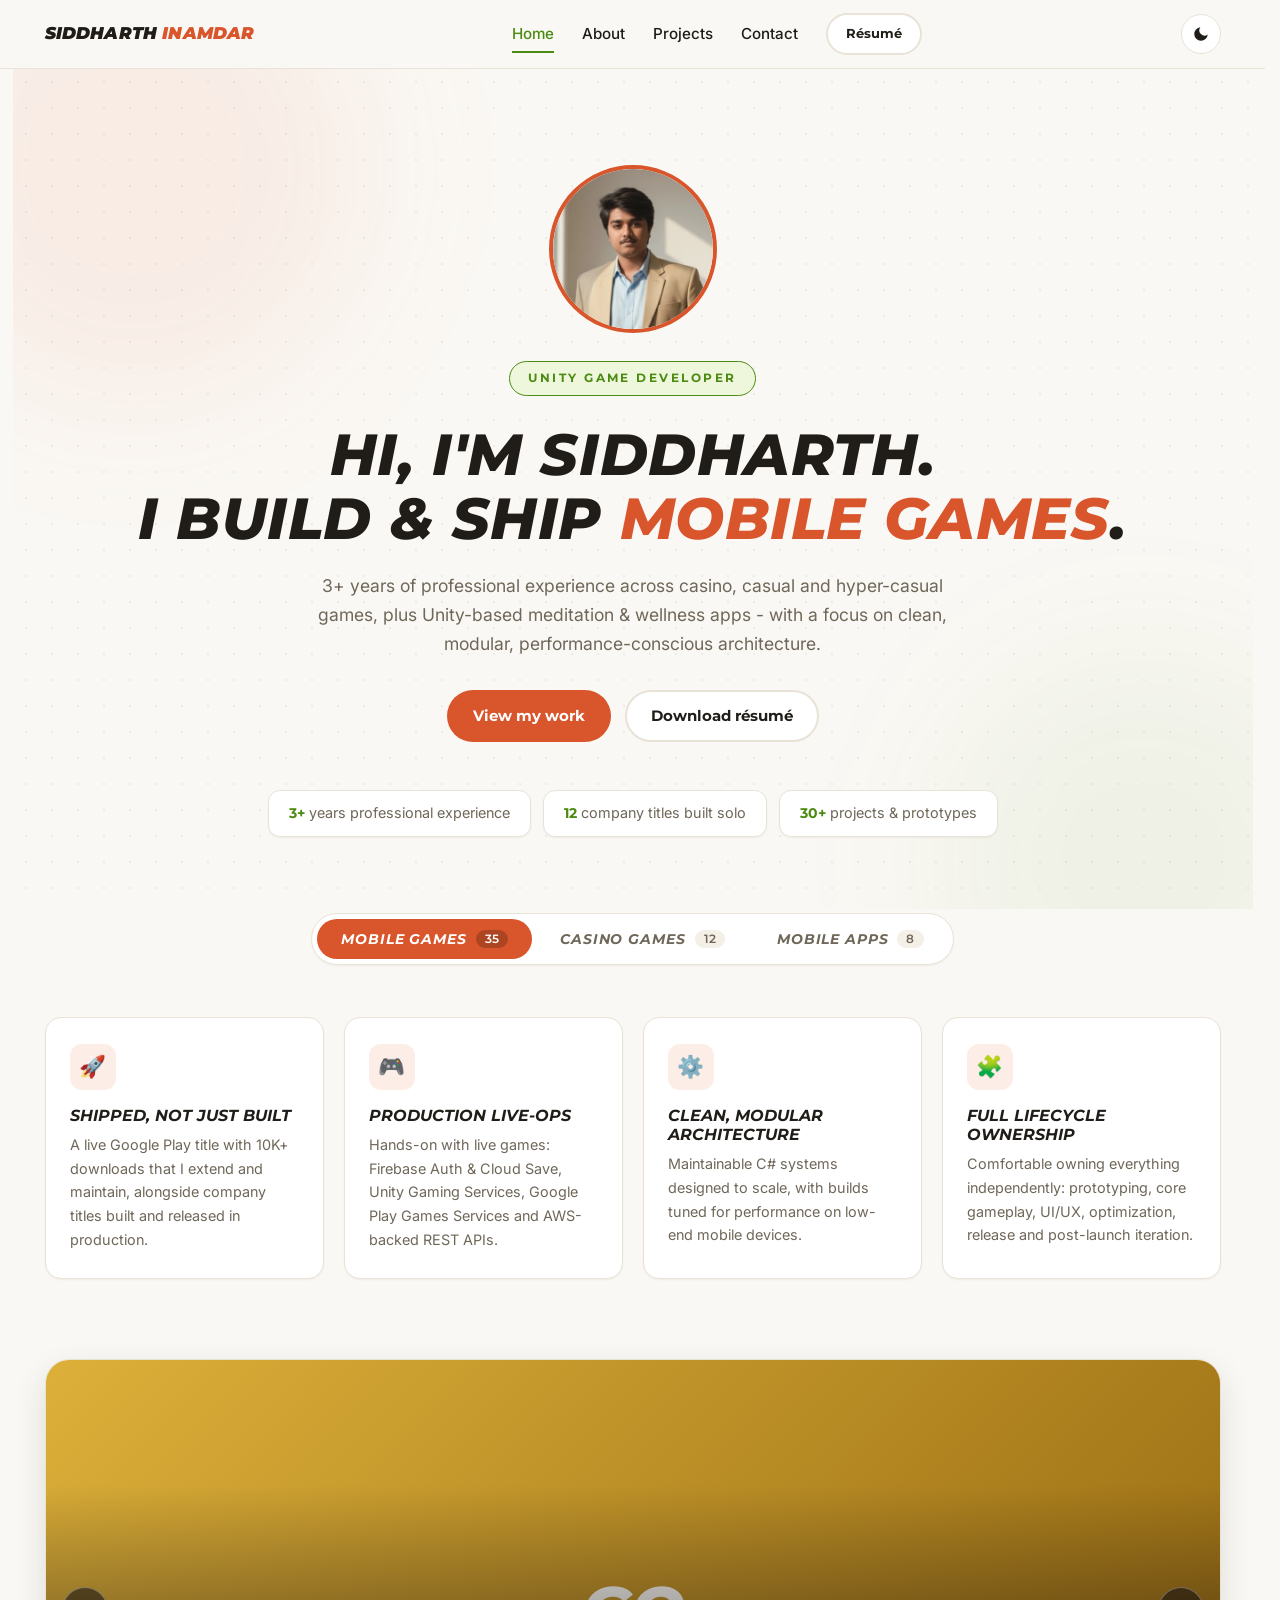
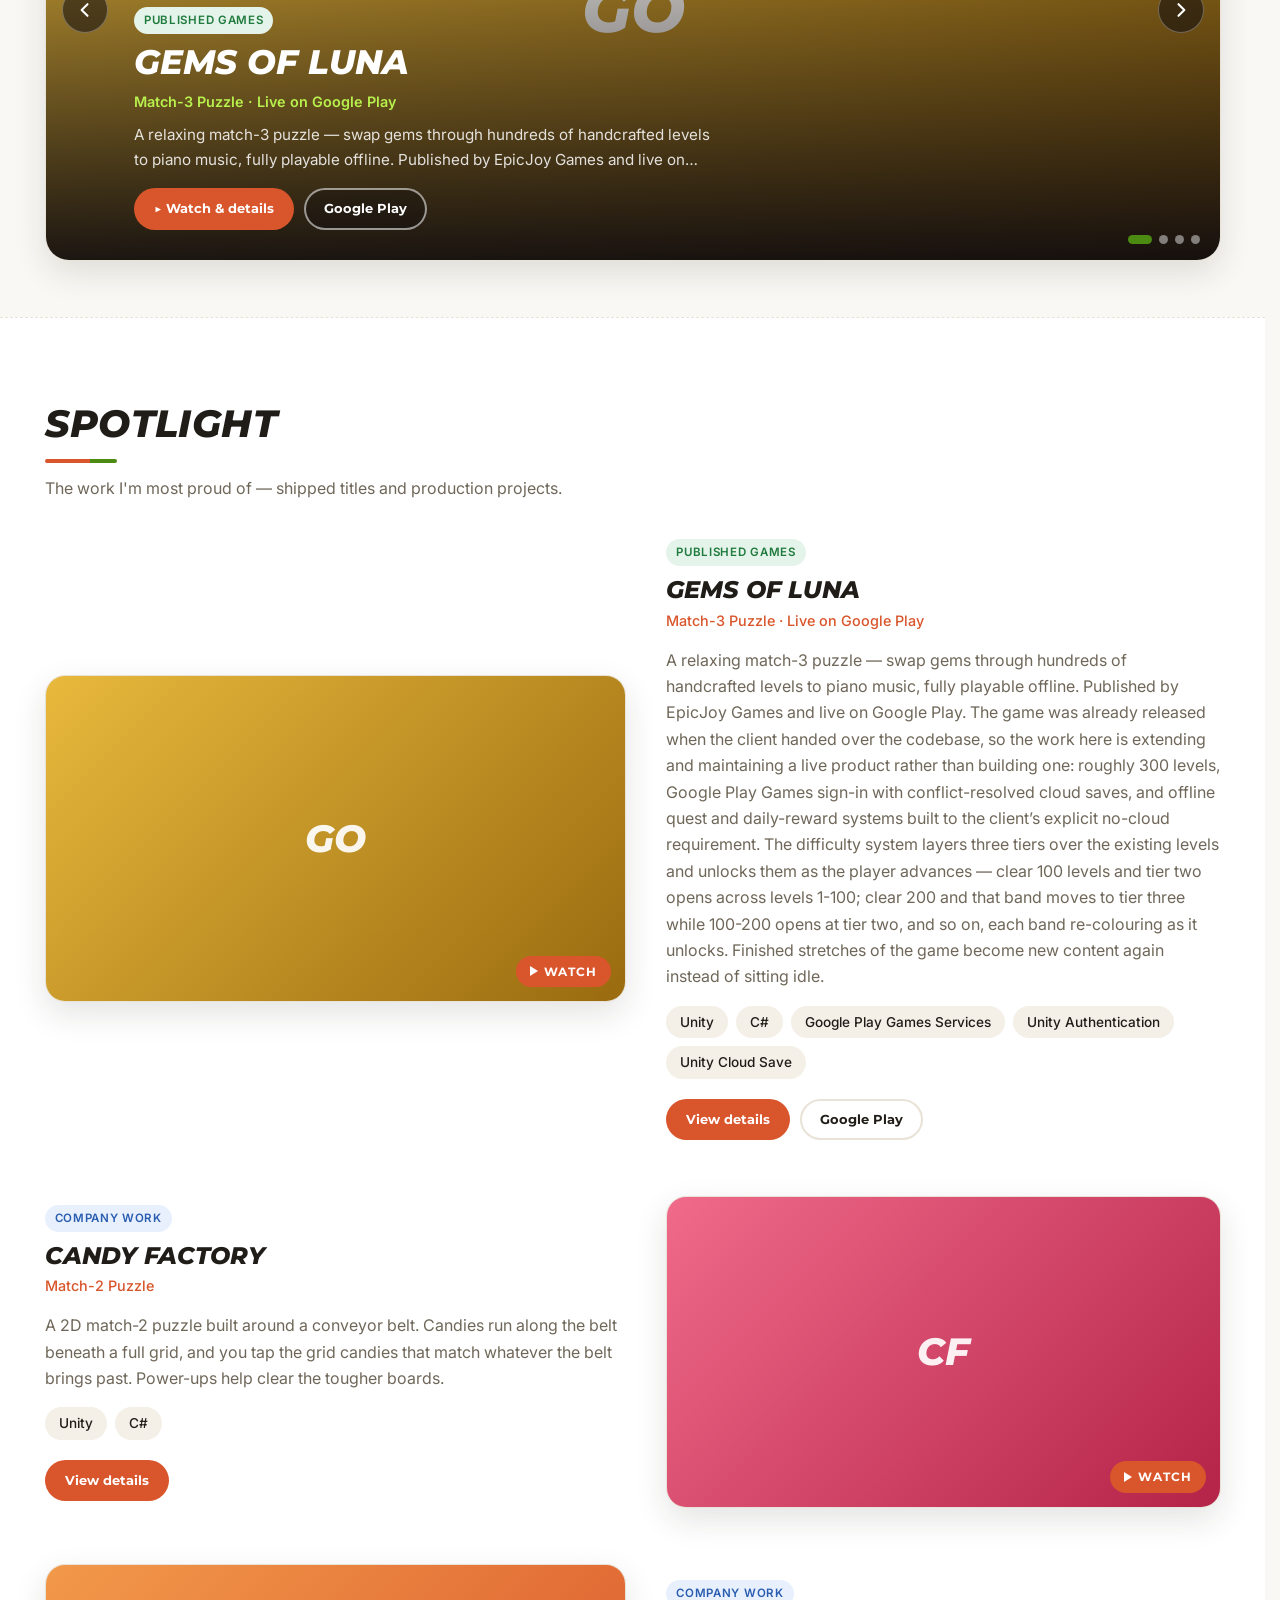
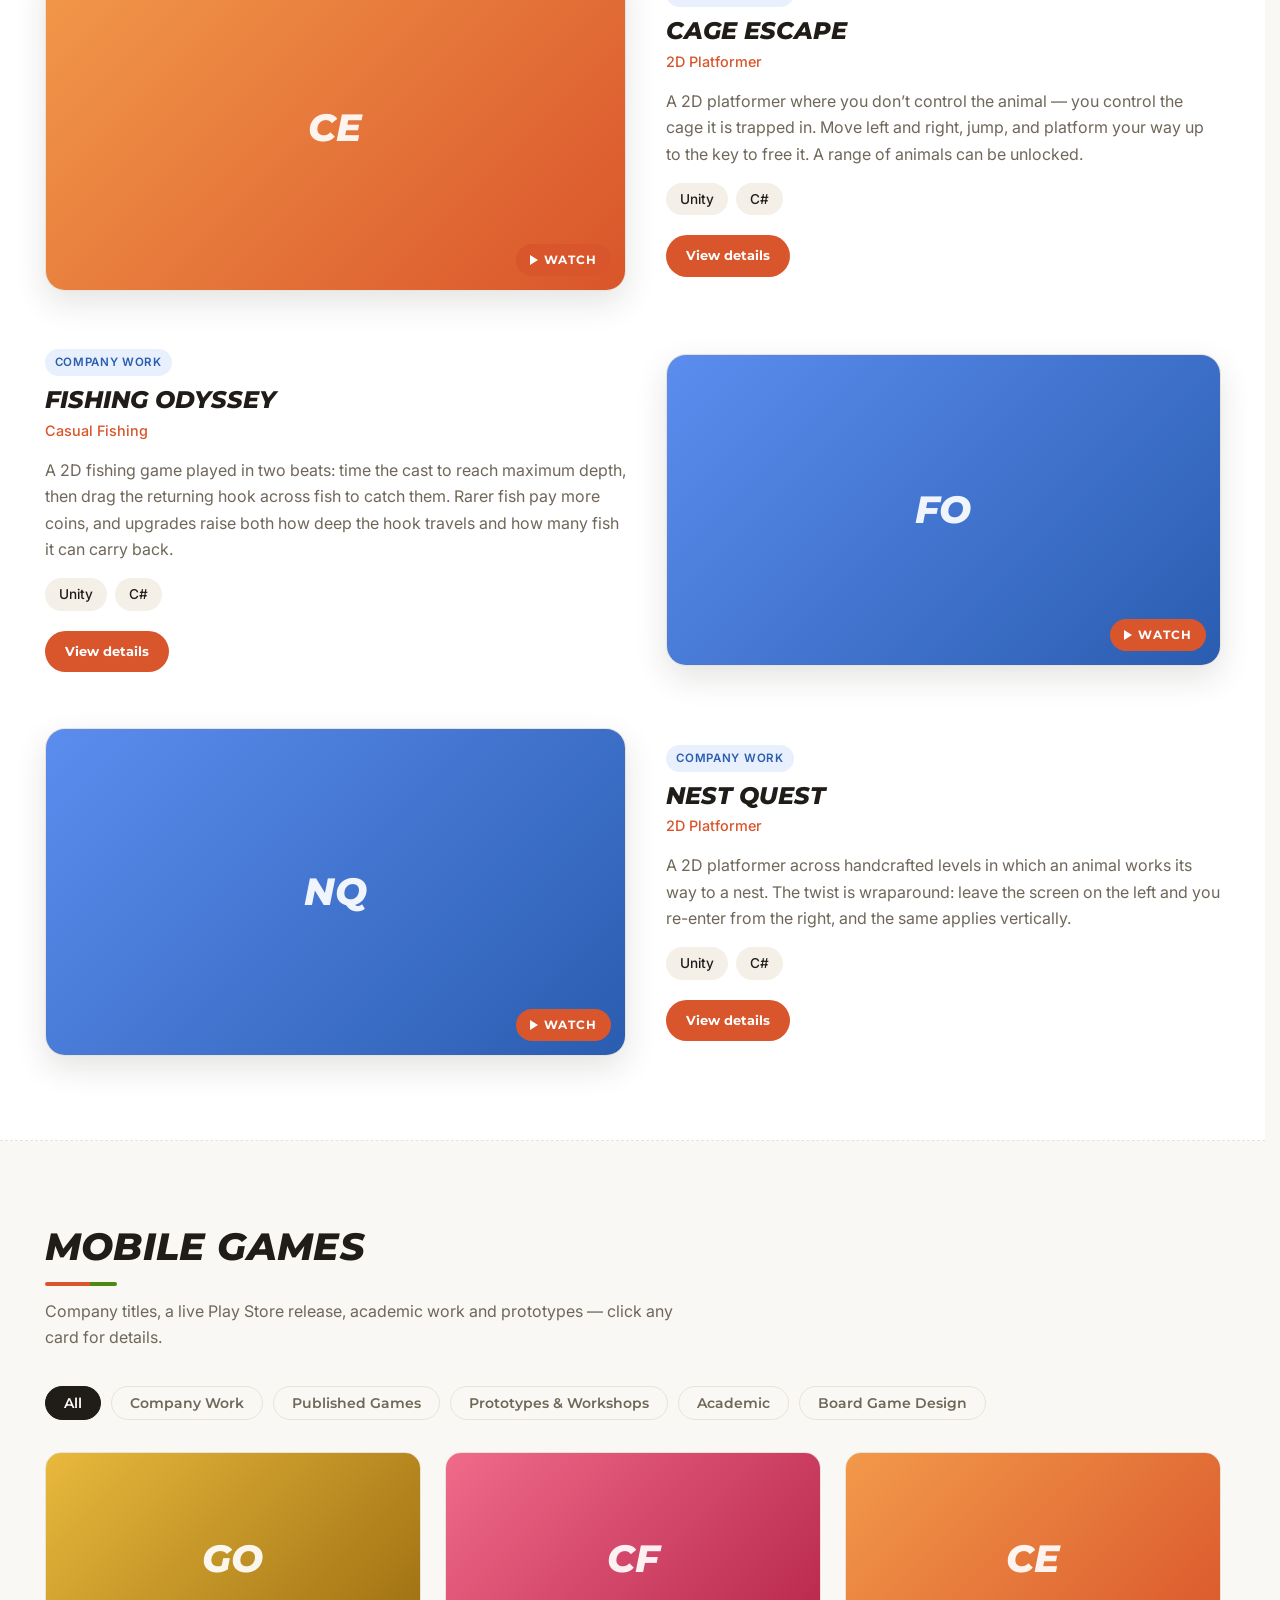
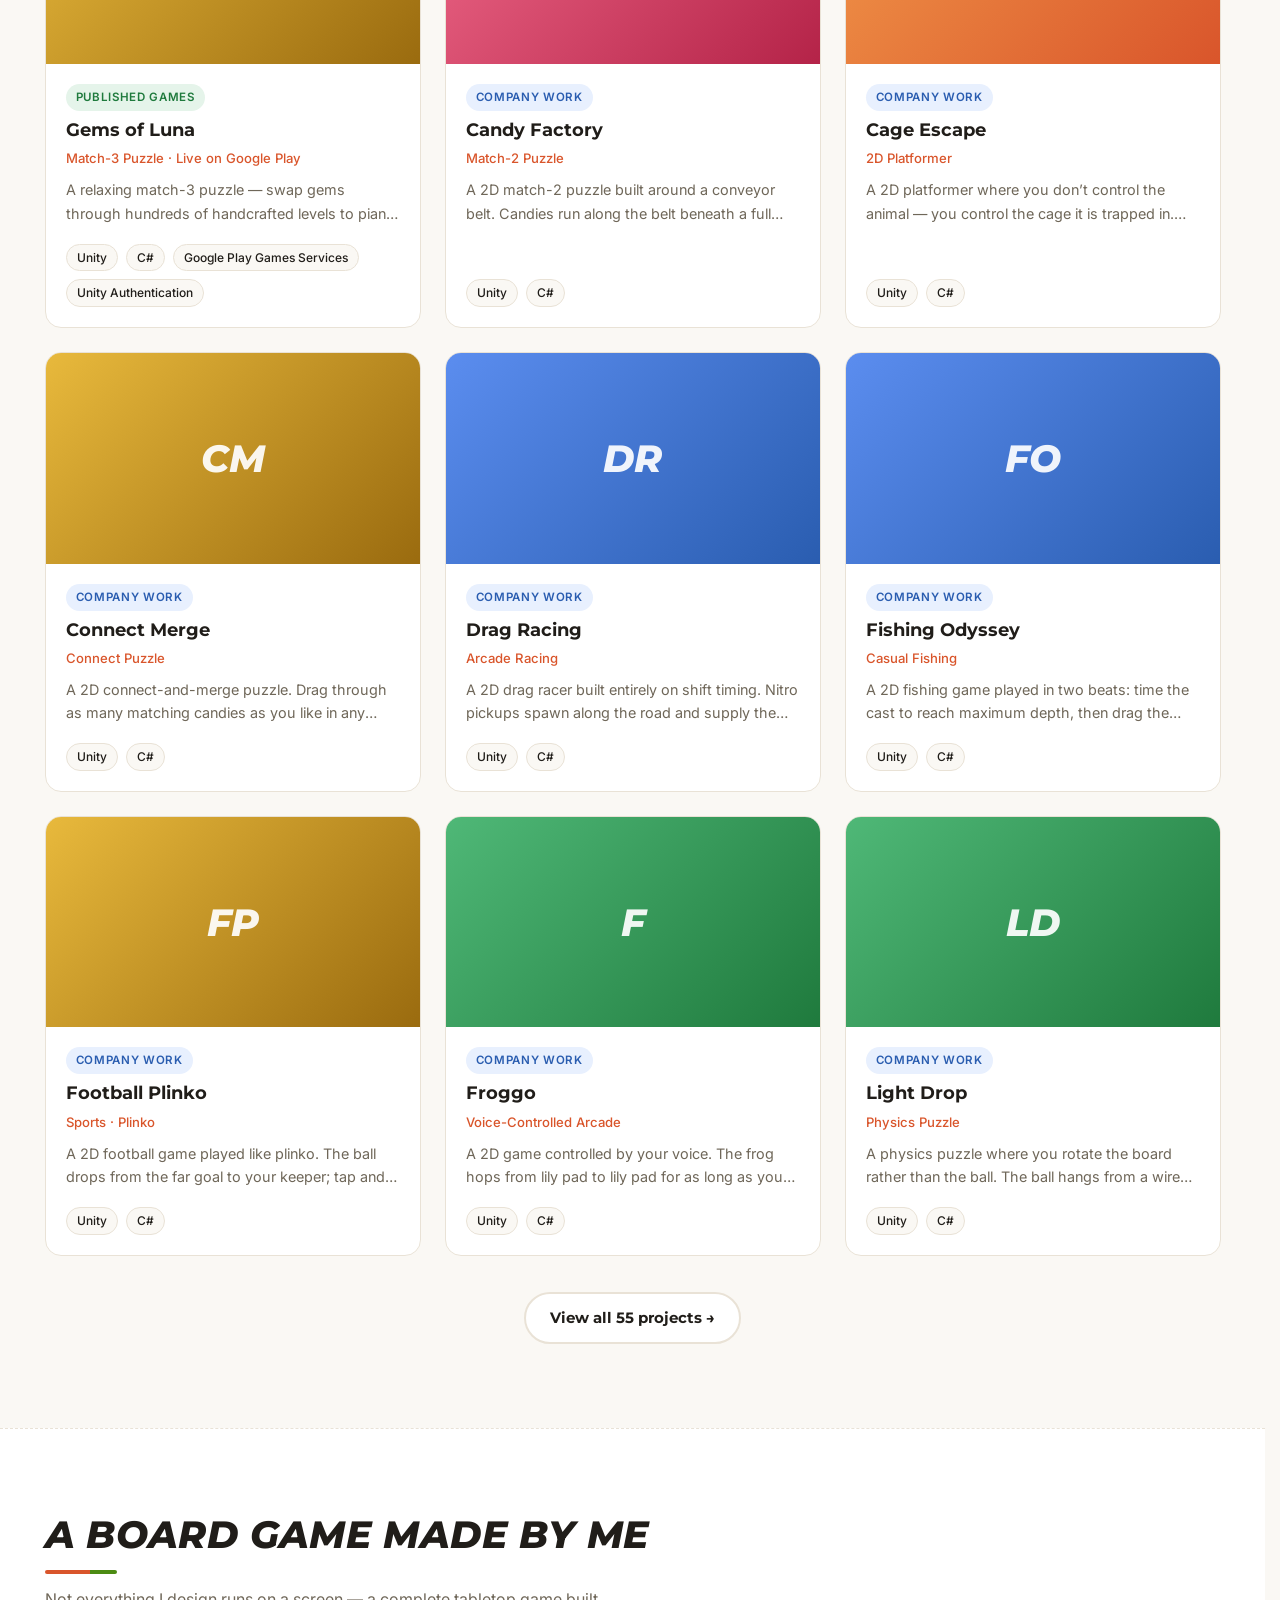
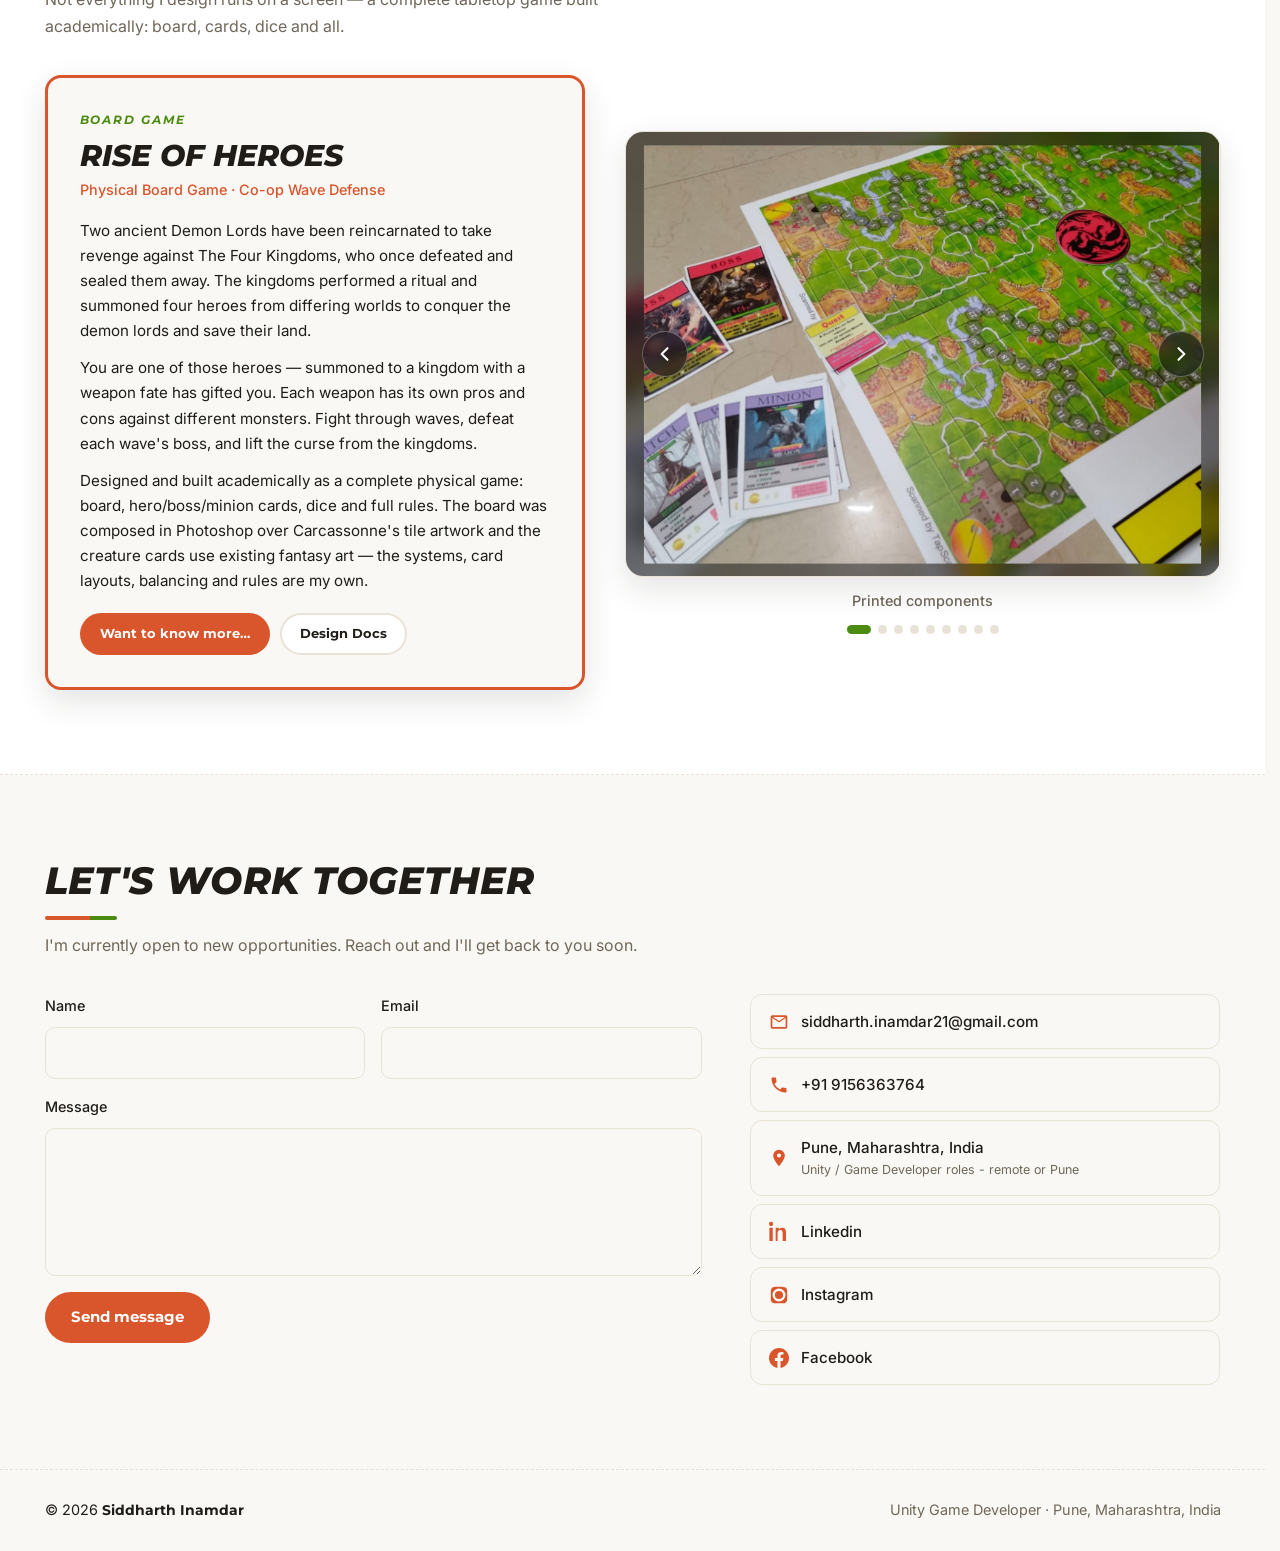
==== index.html @ 82a7744d "Portfolio site Static site (plain HTML/CSS/JS, no build step) for GitHub Pages.  - 55 projects in da" ====
<!DOCTYPE html>
<html lang="en">
<head>
  <meta charset="UTF-8" />
  <meta name="viewport" content="width=device-width, initial-scale=1.0" />
  <title>Siddharth Inamdar — Unity Game Developer</title>
  <meta name="description" content="Portfolio of Siddharth Inamdar, a Unity developer with 3+ years of professional experience shipping mobile games — casino, casual and hyper-casual titles, wellness apps, prototypes and more." />

  <!-- Open Graph (link previews on LinkedIn, WhatsApp, etc.) -->
  <meta property="og:type" content="website" />
  <meta property="og:title" content="Siddharth Inamdar — Unity Game Developer" />
  <meta property="og:description" content="3+ years shipping mobile games in Unity. A live Google Play title, company games, prototypes, AR experiments and board game design." />
  <meta property="og:image" content="assets/og-image.png" />
  <meta name="twitter:card" content="summary_large_image" />

  <link rel="icon" type="image/svg+xml" href="assets/favicon.svg" />

  <!-- Set theme before first paint (no flash). Dark is the default brand look. -->
  <script>
    (function () {
      var t = localStorage.getItem("theme");
      if (!t) t = (window.matchMedia && window.matchMedia("(prefers-color-scheme: light)").matches) ? "light" : "dark";
      document.documentElement.setAttribute("data-theme", t);
    })();
  </script>

  <link rel="preconnect" href="https://fonts.googleapis.com" />
  <link rel="preconnect" href="https://fonts.gstatic.com" crossorigin />
  <link href="https://fonts.googleapis.com/css2?family=Inter:wght@400;500;600&family=Montserrat:ital,wght@0,600;0,700;1,800;1,900&display=swap" rel="stylesheet" />

  <link rel="stylesheet" href="css/style.css" />
</head>
<body>

  <!-- ============ NAV ============ -->
  <header class="nav" id="top">
    <div class="nav-inner container">
      <a href="index.html" class="wordmark">Siddharth&nbsp;<span>Inamdar</span></a>
      <nav class="nav-links" id="navLinks" aria-label="Main navigation">
        <a href="index.html" aria-current="page">Home</a>
        <a href="pages/about/index.html">About</a>
        <a href="pages/projects/index.html">Projects</a>
        <a href="pages/contact/index.html">Contact</a>
        <a class="btn btn-outline btn-sm" href="assets/resume/Siddharth_Inamdar_Resume.pdf" download>Résumé</a>
      </nav>
      <div class="nav-actions">
        <button class="theme-toggle" id="themeToggle" aria-label="Toggle light/dark theme">
          <svg class="icon-sun" viewBox="0 0 24 24" aria-hidden="true"><path d="M12 17a5 5 0 1 0 0-10 5 5 0 0 0 0 10zm0 2a1 1 0 0 1 1 1v1a1 1 0 1 1-2 0v-1a1 1 0 0 1 1-1zm0-16a1 1 0 0 1 1 1v1a1 1 0 1 1-2 0V4a1 1 0 0 1 1-1zm9 8a1 1 0 1 1 0 2h-1a1 1 0 1 1 0-2h1zM4 11a1 1 0 1 1 0 2H3a1 1 0 1 1 0-2h1zm14.66-6.07a1 1 0 0 1 0 1.41l-.7.71a1 1 0 1 1-1.42-1.41l.71-.71a1 1 0 0 1 1.41 0zM7.46 16.54a1 1 0 0 1 0 1.41l-.71.71a1 1 0 0 1-1.41-1.41l.7-.71a1 1 0 0 1 1.42 0zm11.2 2.12a1 1 0 0 1-1.41 0l-.71-.7a1 1 0 0 1 1.42-1.42l.7.71a1 1 0 0 1 0 1.41zM6.05 4.93a1 1 0 0 1 1.41 0l.71.7A1 1 0 1 1 6.75 7.05l-.7-.71a1 1 0 0 1 0-1.41z"/></svg>
          <svg class="icon-moon" viewBox="0 0 24 24" aria-hidden="true"><path d="M21 12.79A9 9 0 1 1 11.21 3a7 7 0 0 0 9.79 9.79z"/></svg>
        </button>
        <button class="nav-toggle" id="navToggle" aria-label="Toggle menu" aria-expanded="false">
          <span></span><span></span><span></span>
        </button>
      </div>
    </div>
  </header>

  <main>
    <!-- ============ HERO ============ -->
    <section class="hero container">
      <img class="hero-photo" id="heroPhoto" src="assets/images/profile.jpg" alt="Siddharth Inamdar"
           onerror="this.style.display='none'" />
      <p class="eyebrow" id="heroTitle">Unity Game Developer</p>
      <h1>Hi, I'm Siddharth.<br />I build &amp; ship <span class="accent">mobile games</span>.</h1>
      <p class="hero-sub" id="heroTagline"></p>
      <div class="hero-cta">
        <a class="btn btn-primary" href="#projects">View my work</a>
        <a class="btn btn-outline" href="assets/resume/Siddharth_Inamdar_Resume.pdf" download>Download résumé</a>
      </div>
      <ul class="hero-stats" id="heroStats"></ul>
    </section>

    <!-- ============ SCOPE TABS (drives everything below) ============ -->
    <section class="container scope-section" aria-label="Work type">
      <div class="scope-tabs reveal" id="projectScope" role="tablist" aria-label="Work type"></div>
    </section>

    <!-- ============ HIGHLIGHTS ============ -->
    <section class="section section-tight container" id="highlights" aria-label="Highlights">
      <div class="highlights" id="highlightCards"></div>
    </section>

    <!-- ============ SHOWCASE (rotating hero banner) ============ -->
    <section class="section section-tight container" id="showcaseSection" aria-label="Featured project showcase">
      <div class="showcase reveal" id="showcaseWrap"></div>
    </section>

    <!-- ============ SPOTLIGHT (featured projects) ============ -->

    <section class="section section-alt" id="spotlight" hidden>
      <div class="container">
        <h2 class="section-title reveal">Spotlight</h2>
        <p class="section-sub reveal">The work I'm most proud of — shipped titles and production projects.</p>
        <div class="spotlight" id="spotlightRows"></div>
      </div>
    </section>

    <!-- ============ ALL PROJECTS ============ -->
    <section class="section" id="projects">
      <div class="container">
        <h2 class="section-title reveal" id="projectsTitle">All Projects</h2>
        <p class="section-sub reveal" id="projectsSub"></p>
        <div class="filters reveal" id="filters" role="tablist" aria-label="Project categories"></div>
        <div class="grid" id="projectGrid" data-limit="9" data-scope="true"></div>
        <div class="project-more reveal" id="projectMore" hidden></div>
      </div>
    </section>

    <!-- ============ BOARD GAME ============ -->
    <section class="section section-alt" id="boardgame" hidden>
      <div class="container">
        <h2 class="section-title reveal">A Board Game Made By Me</h2>
        <p class="section-sub reveal">Not everything I design runs on a screen — a complete tabletop game built academically: board, cards, dice and all.</p>
        <div id="boardRows"></div>
      </div>
    </section>

    <!-- ============ CONTACT ============ -->
    <section class="section" id="contact">
      <div class="container">
        <h2 class="section-title reveal">Let's work together</h2>
        <p class="section-sub reveal" id="contactSub">I'm currently open to new opportunities. Reach out and I'll get back to you soon.</p>
        <div class="contact-grid">
          <form id="contactForm" class="contact-form reveal">
            <div class="form-row">
              <label>Name<input type="text" name="name" required autocomplete="name" /></label>
              <label>Email<input type="email" name="email" required autocomplete="email" /></label>
            </div>
            <label>Message<textarea name="message" rows="5" required></textarea></label>
            <button type="submit" class="btn btn-primary">Send message</button>
            <p class="form-status" id="formStatus" role="status"></p>
          </form>
          <div class="contact-side reveal" id="contactSide"></div>
        </div>
      </div>
    </section>
  </main>

  <!-- ============ FOOTER ============ -->
  <footer class="footer">
    <div class="container footer-inner">
      <span>© <span id="year"></span> <span class="footer-name">Siddharth Inamdar</span></span>
      <span class="muted" id="footerMeta"></span>
    </div>
  </footer>

  <script src="data/profile.js"></script>
  <script src="data/about.js"></script>
  <script src="data/home.js"></script>
  <script src="data/projects.js"></script>
  <script src="js/core.js"></script>
  <script src="js/grid.js"></script>
  <script src="js/contact.js"></script>
  <script src="js/pages/home.js"></script>
</body>
</html>
---- css/style.css ----
/* ==========================================================================
   Siddharth Inamdar — Portfolio
   Dual-theme design system. DARK (default) = deep navy + coral + neon green.
   LIGHT = warm cream alternate. All colors live in the variable blocks below.
   ========================================================================== */

:root,
:root[data-theme="dark"] {
  --bg: #070720;
  --surface: #0e0e33;
  --ink: #f1f1f8;
  --muted: #a0a0c0;
  --line: #23234d;
  --accent: #ff6b52;          /* coral — primary actions, highlights */
  --accent-hover: #ff8a75;
  --accent-soft: rgba(255, 107, 82, 0.14);
  --accent2: #b8f04d;         /* neon green — active states, eyebrow */
  --accent2-soft: rgba(184, 240, 77, 0.12);
  --chip-bg: #1a1a44;
  --nav-bg: rgba(7, 7, 32, 0.82);
  --active-bg: var(--accent2);
  --active-ink: #070720;
  --shadow: 0 1px 3px rgba(0, 0, 0, 0.4);
  --shadow-lift: 0 14px 36px rgba(0, 0, 0, 0.55);
  --glow: 0 0 24px rgba(255, 107, 82, 0.25);
  --hero-glow-1: rgba(255, 107, 82, 0.14);
  --hero-glow-2: rgba(184, 240, 77, 0.10);
  --dot-grid: rgba(255, 255, 255, 0.05);
}

:root[data-theme="light"] {
  --bg: #faf8f4;
  --surface: #ffffff;
  --ink: #201d19;
  --muted: #6f6759;
  --line: #e9e2d6;
  --accent: #d9552b;
  --accent-hover: #b8401d;
  --accent-soft: #fcede6;
  --accent2: #4c8b12;
  --accent2-soft: #eef7dc;
  --chip-bg: #f4efe7;
  --nav-bg: rgba(250, 248, 244, 0.85);
  --active-bg: #201d19;
  --active-ink: #ffffff;
  --shadow: 0 1px 2px rgba(32, 29, 25, 0.05);
  --shadow-lift: 0 12px 32px rgba(32, 29, 25, 0.12);
  --glow: none;
  --hero-glow-1: rgba(217, 85, 43, 0.07);
  --hero-glow-2: rgba(76, 139, 18, 0.06);
  --dot-grid: rgba(32, 29, 25, 0.06);
}

:root {
  --radius: 16px;
  --font-display: "Montserrat", "Segoe UI", sans-serif;
  --font-body: "Inter", "Segoe UI", sans-serif;
  --container: 1240px;

  --cat-professional-bg: rgba( 91, 141, 239, 0.18); --cat-professional-ink: #6f9dff;
  --cat-published-bg:    rgba( 79, 184, 119, 0.18); --cat-published-ink:    #4fb877;
  --cat-prototype-bg:    rgba(232, 185,  60, 0.18); --cat-prototype-ink:    #d9a92f;
  --cat-academic-bg:     rgba(155, 110, 243, 0.18); --cat-academic-ink:     #a986f5;
  --cat-boardgame-bg:    rgba(240, 106, 138, 0.18); --cat-boardgame-ink:    #f06a8a;
  --cat-casino-bg:       rgba( 45, 212, 191, 0.18); --cat-casino-ink:       #2dd4bf;
  --cat-apps-bg:         rgba(251, 146,  60, 0.18); --cat-apps-ink:         #fb923c;
}

:root[data-theme="light"] {
  --cat-professional-bg: #e8f0fe; --cat-professional-ink: #2a5db0;
  --cat-published-bg:    #e5f4ea; --cat-published-ink:    #1f7a3d;
  --cat-prototype-bg:    #fdf2dc; --cat-prototype-ink:    #9a6b0f;
  --cat-academic-bg:     #f0eafc; --cat-academic-ink:     #6941c6;
  --cat-boardgame-bg:    #fde8ec; --cat-boardgame-ink:    #b42348;
  --cat-casino-bg:       #d9f6f2; --cat-casino-ink:       #0f766e;
  --cat-apps-bg:         #ffeddc; --cat-apps-ink:         #c2410c;
}

* { box-sizing: border-box; margin: 0; padding: 0; }

html { scroll-behavior: smooth; scrollbar-gutter: stable; }

body {
  font-family: var(--font-body);
  background: var(--bg);
  color: var(--ink);
  line-height: 1.65;
  -webkit-font-smoothing: antialiased;
  transition: background 0.25s ease, color 0.25s ease;
  animation: pageIn 0.45s ease both;
  overflow-x: clip;               /* safety net: never allow sideways scroll */
}

img { max-width: 100%; display: block; }
a { color: var(--accent); text-decoration: none; }
a:hover { color: var(--accent-hover); }

/* Fluid, centered content column. Horizontal padding grows with the viewport,
   so content breathes on large screens and hugs the edges on small phones. */
.container { width: 100%; max-width: var(--container); margin: 0 auto; padding: 0 clamp(16px, 4vw, 32px); }
.muted { color: var(--muted); }

h1, h2 {
  font-family: var(--font-display);
  font-style: italic;
  font-weight: 800;
  text-transform: uppercase;
  letter-spacing: 0.01em;
  line-height: 1.12;
}
h3 { font-family: var(--font-display); font-weight: 700; line-height: 1.2; }

/* ============ Animations ============ */
@keyframes pageIn { from { opacity: 0; } to { opacity: 1; } }
@keyframes fadeUp { from { opacity: 0; transform: translateY(26px); } to { opacity: 1; transform: none; } }
@keyframes drift1 { 0%, 100% { transform: translate(0, 0) scale(1); } 50% { transform: translate(50px, 34px) scale(1.12); } }
@keyframes drift2 { 0%, 100% { transform: translate(0, 0) scale(1); } 50% { transform: translate(-44px, -28px) scale(1.08); } }
@keyframes popIn { from { opacity: 0; transform: translateY(18px) scale(0.97); } to { opacity: 1; transform: none; } }

/* Scroll-reveal: elements start hidden, .in (added by JS) animates them up */
.reveal { opacity: 0; transform: translateY(26px); transition: opacity 0.6s ease, transform 0.6s ease; }
.reveal.in { opacity: 1; transform: none; }

@media (prefers-reduced-motion: reduce) {
  html { scroll-behavior: auto; }
  *, *::before, *::after { transition: none !important; animation: none !important; }
  .reveal { opacity: 1; transform: none; }
}

/* ============ Buttons ============ */
.btn {
  display: inline-flex; align-items: center; justify-content: center; gap: 8px;
  font-family: var(--font-display); font-weight: 700; font-size: 0.92rem;
  padding: 12px 24px; border-radius: 999px; border: 2px solid transparent;
  cursor: pointer; transition: all 0.18s ease; white-space: nowrap;
}
.btn-primary { background: var(--accent); color: #fff; box-shadow: var(--glow); }
.btn-primary:hover { background: var(--accent-hover); color: #fff; transform: translateY(-2px); }
.btn-outline { border-color: var(--line); color: var(--ink); background: var(--surface); }
.btn-outline:hover { border-color: var(--accent); color: var(--accent); transform: translateY(-2px); }
.btn-sm { padding: 8px 18px; font-size: 0.82rem; }

/* ============ Nav ============ */
.nav {
  position: sticky; top: 0; z-index: 50;
  background: var(--nav-bg);
  backdrop-filter: blur(10px);
  border-bottom: 1px solid var(--line);
}
.nav-inner { display: flex; align-items: center; justify-content: space-between; gap: 16px; height: 68px; }
.wordmark {
  font-family: var(--font-display); font-style: italic; font-weight: 900;
  text-transform: uppercase; font-size: 1.05rem; color: var(--ink); letter-spacing: 0.01em;
}
.wordmark span { color: var(--accent); }
.nav-links { display: flex; align-items: center; gap: 28px; }
.nav-links a:not(.btn) {
  color: var(--ink); font-weight: 500; font-size: 0.95rem; position: relative;
}
.nav-links a:not(.btn)::after {
  content: ""; position: absolute; left: 0; bottom: -6px; width: 0; height: 2px;
  background: var(--accent2); transition: width 0.2s ease;
}
.nav-links a:not(.btn):hover { color: var(--accent2); }
.nav-links a:not(.btn):hover::after { width: 100%; }
.nav-links a[aria-current="page"] { color: var(--accent2); }
.nav-links a[aria-current="page"]::after { width: 100%; }
.nav-actions { display: flex; align-items: center; gap: 10px; }
.theme-toggle {
  width: 40px; height: 40px; border-radius: 50%; border: 1px solid var(--line);
  background: var(--surface); cursor: pointer; display: flex; align-items: center;
  justify-content: center; transition: all 0.18s ease; padding: 0;
}
.theme-toggle:hover { border-color: var(--accent); transform: rotate(15deg); }
.theme-toggle svg { width: 18px; height: 18px; fill: var(--ink); }
:root[data-theme="dark"] .theme-toggle .icon-moon { display: none; }
:root[data-theme="dark"] .theme-toggle .icon-sun { display: block; }
:root[data-theme="light"] .theme-toggle .icon-sun { display: none; }
:root[data-theme="light"] .theme-toggle .icon-moon { display: block; }
.nav-toggle { display: none; background: none; border: 0; cursor: pointer; padding: 8px; }
.nav-toggle span { display: block; width: 22px; height: 2px; background: var(--ink); margin: 5px 0; transition: 0.2s; }

/* ============ Hero / Page header ============ */
.hero, .page-header {
  padding-block: 96px 72px; text-align: center; position: relative; overflow: hidden;
  background-image: radial-gradient(var(--dot-grid) 1px, transparent 1px);
  background-size: 26px 26px;
}
.hero::before, .hero::after, .page-header::before {
  content: ""; position: absolute; border-radius: 50%; filter: blur(70px);
  pointer-events: none; z-index: -1;
}
.hero::before, .page-header::before {
  width: 480px; height: 480px; background: var(--hero-glow-1); top: -140px; left: -120px;
  animation: drift1 14s ease-in-out infinite;
}
.hero::after {
  width: 420px; height: 420px; background: var(--hero-glow-2); bottom: -160px; right: -100px;
  animation: drift2 16s ease-in-out infinite;
}
/* staggered entrance */
.hero > *, .page-header > * { animation: fadeUp 0.65s ease both; }
.hero > *:nth-child(1), .page-header > *:nth-child(1) { animation-delay: 0.05s; }
.hero > *:nth-child(2), .page-header > *:nth-child(2) { animation-delay: 0.15s; }
.hero > *:nth-child(3) { animation-delay: 0.25s; }
.hero > *:nth-child(4) { animation-delay: 0.35s; }
.hero > *:nth-child(5) { animation-delay: 0.45s; }
.hero > *:nth-child(6) { animation-delay: 0.55s; }

.page-header { padding-bottom: 24px; }

.hero-photo {
  width: 168px; height: 168px; border-radius: 50%; object-fit: cover;
  margin: 0 auto 28px; border: 4px solid var(--accent);
  box-shadow: var(--glow), var(--shadow-lift);
  transition: transform 0.25s ease;
}
.hero-photo:hover { transform: scale(1.04) rotate(2deg); }
.eyebrow {
  display: inline-block; font-family: var(--font-display); font-weight: 700;
  font-size: 0.78rem; letter-spacing: 0.2em; text-transform: uppercase;
  color: var(--accent2); background: var(--accent2-soft);
  border: 1px solid var(--accent2);
  padding: 6px 18px; border-radius: 999px; margin-bottom: 26px;
}
.hero h1, .page-header h1 { font-size: clamp(2.2rem, 5.5vw, 3.6rem); margin-bottom: 20px; }
.hero h1 .accent, .page-header h1 .accent, .cta-band .accent { color: var(--accent); }
:root[data-theme="dark"] .hero h1 .accent,
:root[data-theme="dark"] .page-header h1 .accent,
:root[data-theme="dark"] .cta-band .accent { text-shadow: 0 0 28px rgba(255, 107, 82, 0.45); }
.hero-sub { max-width: 640px; margin: 0 auto 32px; color: var(--muted); font-size: 1.1rem; }
.hero-cta { display: flex; gap: 14px; justify-content: center; flex-wrap: wrap; margin-bottom: 48px; }
.hero-stats { display: flex; gap: 12px; justify-content: center; flex-wrap: wrap; list-style: none; }
.hero-stats li {
  background: var(--surface); border: 1px solid var(--line); border-radius: 12px;
  padding: 10px 20px; font-size: 0.9rem; color: var(--muted); box-shadow: var(--shadow);
}
.hero-stats strong { color: var(--accent2); font-family: var(--font-display); font-weight: 700; margin-right: 4px; }

/* ============ Sections ============ */
.section { padding-block: 84px; }
.section-tight { padding-top: 24px; padding-bottom: 56px; }
.section-alt {
  background: var(--surface);
  border-top: 1px dashed var(--line);
  border-bottom: 1px dashed var(--line);
}
.section-title { font-size: clamp(1.7rem, 3.5vw, 2.4rem); margin-bottom: 12px; }
.section-title::after {
  content: ""; display: block; width: 72px; height: 4px; border-radius: 2px;
  background: linear-gradient(90deg, var(--accent) 0 62%, var(--accent2) 62% 100%);
  margin-top: 14px;
}
.section-sub { color: var(--muted); margin-bottom: 36px; max-width: 640px; }

/* ============ Highlights (Home) ============ */
.highlights { display: grid; grid-template-columns: repeat(auto-fit, minmax(min(100%, 240px), 1fr)); gap: 20px; }
.hl-card {
  background: var(--surface); border: 1px solid var(--line); border-radius: var(--radius);
  padding: 26px 24px; box-shadow: var(--shadow);
  transition: transform 0.2s ease, box-shadow 0.2s ease, border-color 0.2s ease;
}
.hl-card:hover { transform: translateY(-4px); border-color: var(--accent); box-shadow: var(--shadow-lift), var(--glow); }
.hl-icon {
  width: 46px; height: 46px; border-radius: 12px; background: var(--accent-soft);
  display: flex; align-items: center; justify-content: center; font-size: 1.35rem;
  margin-bottom: 16px;
}
.hl-card h3 { font-size: 1rem; font-style: italic; text-transform: uppercase; margin-bottom: 8px; }
.hl-card p { font-size: 0.9rem; color: var(--muted); }

/* ============ Showcase — rotating hero banner (Home) ============ */
@keyframes slideIn { from { opacity: 0; transform: scale(1.015); } to { opacity: 1; transform: none; } }
@keyframes kenburns { from { transform: scale(1); } to { transform: scale(1.07); } }

.showcase {
  position: relative; border-radius: 24px; overflow: hidden;
  border: 1px solid var(--line); box-shadow: var(--shadow-lift);
  background: var(--surface);
}
.show-slide {
  position: relative; width: 100%; aspect-ratio: 21 / 9;
  min-height: 340px; max-height: 500px;
  animation: slideIn 0.5s ease both; cursor: pointer;
}
.show-slide > img, .show-slide > .thumb-fallback {
  position: absolute; inset: 0; width: 100%; height: 100%; object-fit: cover;
}
.show-slide > img { animation: kenburns 9s ease-out both; }
.show-slide > .thumb-fallback { font-size: 4rem; }
.show-scrim {
  position: absolute; inset: 0;
  background: linear-gradient(180deg, rgba(3, 3, 14, 0.05) 25%, rgba(3, 3, 14, 0.88) 100%);
}
.show-info {
  position: absolute; left: 0; right: 0; bottom: 0; z-index: 2;
  padding: 30px 88px; display: grid; gap: 8px; justify-items: start;
  text-align: left; color: #fff;
}
.show-info h3 {
  font-size: clamp(1.4rem, 3.2vw, 2.1rem); font-style: italic; font-weight: 800;
  text-transform: uppercase; color: #fff;
}
.show-genre { color: #b8f04d; font-weight: 600; font-size: 0.9rem; }
.show-desc {
  color: rgba(255, 255, 255, 0.85); max-width: 580px; font-size: 0.95rem;
  display: -webkit-box; -webkit-line-clamp: 2; -webkit-box-orient: vertical; overflow: hidden;
}
.show-actions { display: flex; flex-wrap: wrap; gap: 10px; margin-top: 8px; }
.btn-ghost {
  border-color: rgba(255, 255, 255, 0.55); color: #fff; background: rgba(3, 3, 14, 0.25);
}
.btn-ghost:hover { border-color: #fff; color: #fff; background: rgba(3, 3, 14, 0.5); }
.show-arrow {
  position: absolute; top: 50%; transform: translateY(-50%); z-index: 3;
  width: 46px; height: 46px; border-radius: 50%; cursor: pointer;
  background: rgba(3, 3, 14, 0.5); border: 1px solid rgba(255, 255, 255, 0.3);
  backdrop-filter: blur(6px); display: flex; align-items: center; justify-content: center;
  transition: background 0.15s ease, transform 0.15s ease;
}
.show-arrow svg { width: 20px; height: 20px; fill: none; stroke: #fff; stroke-width: 2.5; stroke-linecap: round; stroke-linejoin: round; }
.show-arrow:hover { background: var(--accent); transform: translateY(-50%) scale(1.08); }
.show-arrow.prev { left: 16px; }
.show-arrow.next { right: 16px; }
.show-dots { position: absolute; bottom: 16px; right: 20px; z-index: 3; display: flex; gap: 7px; }
.show-dot {
  width: 9px; height: 9px; border-radius: 999px; border: 0; cursor: pointer; padding: 0;
  background: rgba(255, 255, 255, 0.45); transition: all 0.25s ease;
}
.show-dot.active { background: var(--accent2); width: 24px; }

/* ============ Spotlight (Home) ============ */
.spotlight { display: grid; gap: 56px; }
.spot-row { display: grid; grid-template-columns: 1.05fr 1fr; gap: 40px; align-items: center; }
.spot-row.flip .spot-media { order: 2; }
.spot-media {
  display: block; aspect-ratio: 16 / 9; border-radius: 20px; overflow: hidden; position: relative;
  border: 1px solid var(--line); background: var(--chip-bg); cursor: pointer;
  box-shadow: var(--shadow-lift); padding: 0; width: 100%;
  transition: transform 0.25s ease, border-color 0.25s ease, box-shadow 0.25s ease;
}
.spot-media:hover { transform: translateY(-4px); border-color: var(--accent); box-shadow: var(--shadow-lift), var(--glow); }
.spot-media img { width: 100%; height: 100%; object-fit: cover; transition: transform 0.35s ease; }
.spot-media:hover img { transform: scale(1.05); }
.spot-media .thumb-fallback { border-radius: 0; }
.spot-media .play-badge {
  position: absolute; bottom: 14px; right: 14px;
  background: var(--accent); color: #fff; font-family: var(--font-display);
  font-weight: 700; font-size: 0.75rem; letter-spacing: 0.08em; text-transform: uppercase;
  padding: 6px 14px; border-radius: 999px; display: inline-flex; align-items: center; gap: 6px;
  box-shadow: var(--glow);
}
.spot-media .play-badge::before {
  content: ""; border-style: solid; border-width: 5px 0 5px 8px;
  border-color: transparent transparent transparent #fff;
}
.spot-body .badge { margin-bottom: 10px; }
.spot-body h3 {
  font-size: 1.5rem; font-style: italic; font-weight: 800; text-transform: uppercase;
  margin-bottom: 4px;
}
.spot-genre { color: var(--accent); font-weight: 500; font-size: 0.9rem; margin-bottom: 14px; }
.spot-body p.spot-desc { color: var(--muted); margin-bottom: 16px; }
.spot-body .chips { margin-bottom: 20px; }
.spot-actions { display: flex; flex-wrap: wrap; gap: 10px; }

/* ============ Board game section (Home) ============ */
.board-row { display: grid; grid-template-columns: 1fr 1.1fr; gap: 40px; align-items: center; }
.board-row + .board-row { margin-top: 64px; }
.board-card {
  background: var(--bg); border: 3px solid var(--accent); border-radius: var(--radius);
  padding: 32px; box-shadow: var(--shadow-lift);
}
.board-tag {
  font-family: var(--font-display); font-style: italic; font-weight: 700;
  font-size: 0.75rem; letter-spacing: 0.16em; text-transform: uppercase;
  color: var(--accent2); margin-bottom: 8px;
}
.board-card h3 {
  font-size: clamp(1.4rem, 3vw, 1.9rem); font-style: italic; font-weight: 800;
  text-transform: uppercase; margin-bottom: 4px;
}
.board-genre { color: var(--accent); font-weight: 500; font-size: 0.9rem; margin-bottom: 16px; }
.board-card p.board-para { margin-bottom: 12px; font-size: 0.95rem; }
.board-actions { display: flex; flex-wrap: wrap; gap: 10px; margin-top: 20px; }

.board-gallery { display: grid; gap: 12px; }
.bg-frame {
  position: relative; aspect-ratio: 4 / 3; border-radius: 18px; overflow: hidden;
  border: 1px solid var(--line); box-shadow: var(--shadow-lift); background: var(--chip-bg);
}
.bg-frame img, .bg-frame .thumb-fallback {
  position: absolute; inset: 0; width: 100%; height: 100%; object-fit: cover;
  animation: slideIn 0.45s ease both;
}
.bg-caption { text-align: center; color: var(--muted); font-size: 0.9rem; font-weight: 500; min-height: 1.4em; }
.bg-dots { display: flex; justify-content: center; gap: 7px; }
.bg-dots .show-dot { background: var(--line); }
.bg-dots .show-dot.active { background: var(--accent2); }

/* ============ Project detail page ============ */
.pd .container:first-child { padding-top: 24px; }
/* Reads as an actual control rather than a stray line of muted text. */
.pd-back {
  display: inline-flex; align-items: center; gap: 8px; margin-top: 20px;
  font-family: var(--font-display); font-weight: 700; font-size: 0.8rem;
  letter-spacing: 0.08em; text-transform: uppercase; color: var(--muted);
  border: 1px solid var(--line); border-radius: 999px; padding: 7px 16px;
  transition: color 0.18s ease, border-color 0.18s ease, transform 0.18s ease;
}
.pd-back:hover { color: var(--accent); border-color: var(--accent); transform: translateX(-3px); }

.pd-hero {
  position: relative; width: 100%; aspect-ratio: 16 / 9;
  max-height: 560px; border-radius: 22px; overflow: hidden; margin-top: 14px;
  border: 1px solid var(--line); box-shadow: var(--shadow-lift); background: #05051a;
}
.pd-hero > img { width: 100%; height: 100%; object-fit: cover; animation: slideIn 0.5s ease both; }
.pd-hero > .yt-facade { border-radius: 22px; }
.pd-hero > .yt-facade .play { width: 84px; height: 58px; }
.pd-hero > iframe { width: 100%; height: 100%; border: 0; display: block; }

/* Designed "poster" state when a project has no image or video yet.
   This is currently the common case, so it stays a slim banner rather than a
   full-height stand-in for a screenshot that doesn't exist. */
.pd-hero.poster { aspect-ratio: auto; height: 200px; max-height: none; }
.pd-poster {
  position: absolute; inset: 0; display: flex; flex-direction: column;
  align-items: center; justify-content: center; gap: 16px; text-align: center; padding: 24px;
  background-image: radial-gradient(rgba(255, 255, 255, 0.09) 1.2px, transparent 1.2px);
  background-size: 22px 22px;
}
.pd-poster .pd-poster-note {
  display: inline-flex; align-items: center; gap: 8px;
  font-size: 0.85rem; color: rgba(255, 255, 255, 0.9);
  background: rgba(0, 0, 0, 0.28); border: 1px solid rgba(255, 255, 255, 0.28);
  padding: 7px 16px; border-radius: 999px;
}

.pd-head { margin: 32px 0 8px; }
.pd-badges { display: flex; gap: 8px; margin-bottom: 12px; }
.pd-head h1 {
  font-size: clamp(1.9rem, 4.5vw, 3rem); font-style: italic; font-weight: 800;
  text-transform: uppercase; margin-bottom: 6px;
}
.pd-genre { color: var(--accent); font-weight: 600; font-size: 1rem; }

.pd-grid { display: grid; grid-template-columns: 1.7fr 1fr; gap: 44px; margin-top: 28px; align-items: start; }
.pd-main #pdDesc p { margin-bottom: 16px; font-size: 1.04rem; }
.pd-section-h {
  font-size: 1.3rem; font-style: italic; font-weight: 800; text-transform: uppercase;
  margin: 36px 0 18px;
}
.pd-gallery-wrap .board-gallery { max-width: none; }

.pd-side { display: grid; gap: 18px; position: sticky; top: 92px; }
.pd-card {
  background: var(--surface); border: 1px solid var(--line); border-radius: var(--radius);
  padding: 22px 24px; box-shadow: var(--shadow);
}
.pd-card h3 {
  font-size: 0.8rem; font-style: italic; text-transform: uppercase; letter-spacing: 0.12em;
  color: var(--accent2); margin-bottom: 14px;
}
.pd-role-card { border-left: 3px solid var(--accent); }
.pd-role-card p { font-size: 0.95rem; }
.pd-role-list { list-style: none; display: grid; gap: 9px; font-size: 0.92rem; }
.pd-role-list li { position: relative; padding-left: 18px; }
.pd-role-list li::before { content: "b8"; position: absolute; left: 0; color: var(--accent); }
.pd-links { display: grid; gap: 10px; }
.pd-links .btn { width: 100%; }

.pd-nav { display: grid; grid-template-columns: 1fr 1fr; gap: 16px; border-top: 1px dashed var(--line); padding-top: 28px; }
.pd-nav-item {
  display: grid; gap: 4px; padding: 18px 22px; border-radius: var(--radius);
  border: 1px solid var(--line); background: var(--surface); transition: all 0.18s ease;
}
.pd-nav-item:hover { border-color: var(--accent); transform: translateY(-3px); box-shadow: var(--shadow-lift); }
.pd-nav-item.next { text-align: right; }
.pd-nav-dir {
  font-family: var(--font-display); font-weight: 700; font-size: 0.72rem;
  letter-spacing: 0.12em; text-transform: uppercase; color: var(--muted);
}
.pd-nav-title { font-family: var(--font-display); font-style: italic; font-weight: 700; color: var(--ink); }
.pd-notfound { text-align: center; padding-block: 80px; }
.pd-notfound h1 { font-size: 2rem; margin-bottom: 12px; }

/* ============ About page ============ */
/* Portrait sits vertically centred against the summary rather than pinned to its
   top, and the gap widens with the viewport so the text sits further right. */
.about-intro {
  display: grid; grid-template-columns: 240px 1fr;
  gap: clamp(48px, 7vw, 96px); align-items: center;
}
.about-photo {
  width: 100%; max-width: 240px; aspect-ratio: 1; border-radius: 50%; object-fit: cover;
  border: 4px solid var(--accent); box-shadow: var(--glow), var(--shadow-lift);
  margin: 0 auto 20px;
}
.quick-facts { margin-top: 40px; }
.facts-list {
  list-style: none; font-size: 0.92rem;
  display: grid; grid-template-columns: repeat(auto-fit, minmax(min(100%, 300px), 1fr));
  gap: 18px 28px;
}
.facts-list li {
  display: grid; grid-template-columns: 16px 1fr; column-gap: 12px; row-gap: 1px;
  overflow-wrap: anywhere;
}
.facts-list li svg { width: 16px; height: 16px; fill: var(--accent); grid-row: span 2; margin-top: 3px; }
.facts-list .fact-value { color: var(--ink); }
.facts-list .fact-label {
  font-family: var(--font-display); font-style: italic; font-weight: 700;
  font-size: 0.72rem; letter-spacing: 0.14em; text-transform: uppercase; color: var(--accent2);
}
.facts-list a { color: var(--ink); }
.facts-list a:hover { color: var(--accent); }
.about-summary { max-width: 74ch; }
.about-summary p { margin-bottom: 18px; font-size: 1.02rem; }
.about-summary p strong { color: var(--accent); font-weight: 600; }

.side-card {
  background: var(--surface); border: 1px solid var(--line); border-radius: var(--radius);
  padding: 24px; box-shadow: var(--shadow);
}
.side-card h3 { font-size: 0.95rem; font-style: italic; text-transform: uppercase; margin-bottom: 14px; color: var(--accent); }

/* Timeline */
.timeline { display: grid; gap: 8px; }
.tl-item { position: relative; padding: 0 0 36px 34px; border-left: 2px solid var(--line); }
.tl-item:last-child { border-left-color: transparent; padding-bottom: 0; }
/* A single entry has no siblings to draw the spine, so the rule above would
   leave its dot floating. Give it a short fading connector instead. */
.tl-item:only-child { background: linear-gradient(var(--line), transparent) left top / 2px 72px no-repeat; }
.tl-item::before {
  content: ""; position: absolute; left: -8px; top: 4px; width: 14px; height: 14px;
  border-radius: 50%; background: var(--accent); box-shadow: 0 0 0 4px var(--accent-soft), var(--glow);
}
.tl-head { display: flex; flex-wrap: wrap; align-items: center; gap: 10px; margin-bottom: 4px; }
.tl-head h3 { font-size: 1.15rem; font-style: italic; text-transform: uppercase; }
.tl-period {
  font-family: var(--font-display); font-weight: 700; font-size: 0.72rem;
  letter-spacing: 0.08em; text-transform: uppercase;
  background: var(--accent2-soft); color: var(--accent2); border: 1px solid var(--accent2);
  padding: 3px 12px; border-radius: 999px;
}
.tl-org { color: var(--muted); font-size: 0.92rem; margin-bottom: 12px; }
.tl-points { list-style: none; display: grid; gap: 8px; }
.tl-points li { position: relative; padding-left: 20px; font-size: 0.95rem; max-width: 78ch; }
.tl-points li::before { content: "▸"; position: absolute; left: 0; color: var(--accent); }

/* Education */
.edu-grid { display: grid; grid-template-columns: repeat(auto-fit, minmax(min(100%, 280px), 1fr)); gap: 20px; }
.edu-card {
  background: var(--surface); border: 1px solid var(--line); border-radius: var(--radius);
  padding: 24px; box-shadow: var(--shadow); display: grid; gap: 6px; align-content: start;
  transition: transform 0.2s ease, border-color 0.2s ease;
}
.edu-card:hover { transform: translateY(-3px); border-color: var(--accent); }
.edu-card h3 { font-size: 1.05rem; font-style: italic; text-transform: uppercase; }
.edu-card .edu-school { color: var(--muted); font-size: 0.92rem; }
.edu-card .tl-period { width: fit-content; margin-top: 6px; }

/* Skills (About page) */
.skill-groups { display: grid; grid-template-columns: repeat(auto-fit, minmax(min(100%, 280px), 1fr)); gap: 20px; }
.skill-group {
  background: var(--bg); border: 1px solid var(--line); border-radius: var(--radius); padding: 24px;
}
.section-alt .skill-group { background: var(--bg); }
.skill-group h3 {
  font-size: 0.78rem; font-style: italic; text-transform: uppercase; letter-spacing: 0.14em;
  color: var(--accent2); margin-bottom: 12px;
}
.chips { list-style: none; display: flex; flex-wrap: wrap; gap: 8px; }
.chips li {
  background: var(--chip-bg); border-radius: 999px; padding: 5px 14px;
  font-size: 0.85rem; font-weight: 500;
}
.skill-group .chips li { display: inline-flex; align-items: center; gap: 8px; }
.skill-level {
  font-family: var(--font-display); font-weight: 700; font-size: 0.62rem;
  letter-spacing: 0.1em; text-transform: uppercase; color: var(--accent2);
  border-left: 1px solid var(--line); padding-left: 8px;
}

.strengths-title {
  font-size: 0.78rem; font-style: italic; text-transform: uppercase; letter-spacing: 0.14em;
  color: var(--accent2); margin: 32px 0 12px;
}

/* CTA band (About page) */
.cta-band {
  text-align: center; background: var(--surface); border: 1px solid var(--line);
  border-radius: 24px; padding: 60px 32px; box-shadow: var(--shadow-lift);
  position: relative; overflow: hidden;
}
.cta-band::before {
  content: ""; position: absolute; top: 0; left: 0; right: 0; height: 5px;
  background: linear-gradient(90deg, var(--accent), var(--accent2));
}
.cta-band h2 { font-size: clamp(1.6rem, 3.2vw, 2.2rem); margin-bottom: 12px; }
.cta-band p { margin-bottom: 28px; }
.cta-band .hero-cta { margin-bottom: 0; }

/* ============ Project scope tabs + variant switcher ============ */
/* A segmented switch rather than underlined text: this controls the whole page
   below the hero, so it has to read as a control at a glance. Accent fill keeps
   it a step above the category filter pills, which use --active-bg. */
.scope-section { padding-block: 4px 28px; }
.scope-tabs {
  display: flex; flex-wrap: wrap; justify-content: center; gap: 4px;
  width: fit-content; max-width: 100%; margin: 0 auto; padding: 5px;
  background: var(--surface); border: 1px solid var(--line);
  border-radius: 999px; box-shadow: var(--shadow);
}
.scope-btn {
  display: inline-flex; align-items: center; gap: 9px; white-space: nowrap;
  font-family: var(--font-display); font-style: italic; font-weight: 700;
  font-size: 0.9rem; letter-spacing: 0.06em; text-transform: uppercase;
  background: none; border: 0; border-radius: 999px; color: var(--muted);
  padding: 11px 24px; cursor: pointer;
  transition: background 0.18s ease, color 0.18s ease;
}
.scope-btn:hover { color: var(--ink); background: var(--chip-bg); }
.scope-btn.active { background: var(--accent); color: #fff; box-shadow: var(--glow); }
.scope-count {
  font-style: normal; font-weight: 600; font-size: 0.72rem; letter-spacing: 0.02em;
  padding: 2px 9px; border-radius: 999px;
  background: var(--chip-bg); color: var(--muted);
}
.scope-btn.active .scope-count { background: rgba(0, 0, 0, 0.2); color: #fff; }
.project-more { display: flex; justify-content: center; margin-top: 36px; }

.pd-variants { display: flex; flex-wrap: wrap; gap: 10px; margin-top: 14px; }
.pd-variant {
  display: grid; gap: 5px; justify-items: center; width: 104px; padding: 6px;
  background: var(--surface); border: 1px solid var(--line); border-radius: 12px;
  cursor: pointer; transition: border-color 0.18s ease, transform 0.18s ease;
  font-family: var(--font-display); font-weight: 700; font-size: 0.66rem;
  letter-spacing: 0.06em; text-transform: uppercase; color: var(--muted);
}
.pd-variant img { width: 100%; aspect-ratio: 16 / 9; object-fit: cover; border-radius: 7px; }
.pd-variant:hover { border-color: var(--accent); transform: translateY(-2px); }
.pd-variant.active { border-color: var(--accent); color: var(--ink); box-shadow: var(--glow); }

/* ============ Project filters ============ */
.filters { display: flex; flex-wrap: wrap; gap: 10px; margin-bottom: 32px; }
.filter-btn {
  font-family: var(--font-display); font-weight: 600; font-size: 0.85rem;
  padding: 8px 18px; border-radius: 999px; cursor: pointer;
  background: var(--bg); border: 1px solid var(--line); color: var(--muted);
  transition: all 0.15s ease;
}
.filter-btn:hover { border-color: var(--accent2); color: var(--accent2); }
.filter-btn.active { background: var(--active-bg); border-color: var(--active-bg); color: var(--active-ink); }

/* ============ Project cards ============ */
.grid { display: grid; grid-template-columns: repeat(auto-fill, minmax(min(100%, 300px), 1fr)); gap: 24px; }
.card {
  background: var(--surface); border: 1px solid var(--line); border-radius: var(--radius);
  overflow: hidden; cursor: pointer; text-align: left; padding: 0;
  font: inherit; color: inherit; display: flex; flex-direction: column;
  transition: transform 0.2s ease, box-shadow 0.2s ease, border-color 0.2s ease,
              opacity 0.45s ease;
}
.card.reveal { transition: transform 0.6s ease, box-shadow 0.2s ease, border-color 0.2s ease, opacity 0.6s ease; }
.card:hover, .card:focus-visible {
  transform: translateY(-4px);
  box-shadow: var(--shadow-lift), var(--glow);
  border-color: var(--accent);
}
.card-thumb { aspect-ratio: 16 / 9; overflow: hidden; position: relative; background: var(--chip-bg); }
.card-thumb img { width: 100%; height: 100%; object-fit: cover; transition: transform 0.3s ease; }
.card:hover .card-thumb img { transform: scale(1.04); }
.thumb-fallback {
  width: 100%; height: 100%; display: flex; align-items: center; justify-content: center;
  font-family: var(--font-display); font-style: italic; font-weight: 800;
  font-size: 2.4rem; color: rgba(255, 255, 255, 0.92);
}
.card-body { padding: 20px; display: flex; flex-direction: column; gap: 8px; flex: 1; }
.badge {
  display: inline-block; font-size: 0.72rem; font-weight: 600; letter-spacing: 0.06em;
  text-transform: uppercase; padding: 4px 10px; border-radius: 999px; width: fit-content;
}
.badge-professional { background: var(--cat-professional-bg); color: var(--cat-professional-ink); }
.badge-published    { background: var(--cat-published-bg);    color: var(--cat-published-ink); }
.badge-prototype    { background: var(--cat-prototype-bg);    color: var(--cat-prototype-ink); }
.badge-academic     { background: var(--cat-academic-bg);     color: var(--cat-academic-ink); }
.badge-boardgame    { background: var(--cat-boardgame-bg);    color: var(--cat-boardgame-ink); }
.badge-casino       { background: var(--cat-casino-bg);       color: var(--cat-casino-ink); }
.badge-apps         { background: var(--cat-apps-bg);         color: var(--cat-apps-ink); }
.card h3 { font-size: 1.12rem; }
.card-genre { font-size: 0.82rem; color: var(--accent); font-weight: 500; }
.card-desc {
  font-size: 0.9rem; color: var(--muted);
  display: -webkit-box; -webkit-line-clamp: 2; -webkit-box-orient: vertical; overflow: hidden;
}
.card .chips { margin-top: auto; padding-top: 10px; }
.card .chips li { font-size: 0.75rem; padding: 3px 10px; background: var(--bg); border: 1px solid var(--line); }

/* ============ Contact ============ */
.contact-grid { display: grid; grid-template-columns: 1.4fr 1fr; gap: 48px; }
.contact-form { display: grid; gap: 16px; }
.form-row { display: grid; grid-template-columns: 1fr 1fr; gap: 16px; }
.contact-form label { display: grid; gap: 6px; font-weight: 500; font-size: 0.9rem; }
.contact-form input, .contact-form textarea {
  font: inherit; padding: 12px 14px; border: 1px solid var(--line); border-radius: 10px;
  background: var(--bg); color: var(--ink); resize: vertical;
  transition: border-color 0.15s ease;
}
.contact-form input:focus, .contact-form textarea:focus {
  outline: 2px solid var(--accent); outline-offset: 0; border-color: transparent;
}
.contact-form .btn { justify-self: start; }
.form-status { font-size: 0.9rem; color: var(--accent2); min-height: 1.4em; }
.contact-side { display: grid; gap: 8px; align-content: start; }
.contact-link {
  display: flex; align-items: center; gap: 12px; padding: 14px 18px;
  background: var(--bg); border: 1px solid var(--line); border-radius: 12px;
  color: var(--ink); font-weight: 500; font-size: 0.95rem; transition: all 0.15s ease;
}
.contact-link:hover { border-color: var(--accent); color: var(--accent); transform: translateX(4px); }
.contact-link svg { width: 20px; height: 20px; fill: var(--accent); flex-shrink: 0; }
.contact-link .contact-label { display: grid; gap: 0; }
.contact-link small { color: var(--muted); font-weight: 400; font-size: 0.78rem; }

/* ============ Footer ============ */
.footer { border-top: 1px dashed var(--line); padding: 28px 0; }
.footer-inner { display: flex; justify-content: space-between; flex-wrap: wrap; gap: 8px; font-size: 0.9rem; }
.footer-name { font-family: var(--font-display); font-weight: 700; }

/* ============ Modal ============ */
.modal { position: fixed; inset: 0; z-index: 100; display: flex; align-items: center; justify-content: center; padding: 24px; }
.modal[hidden] { display: none; }
.modal-backdrop { position: absolute; inset: 0; background: rgba(3, 3, 14, 0.72); animation: pageIn 0.25s ease both; }
.modal-card {
  position: relative; background: var(--surface); border-radius: 20px; max-width: 760px;
  width: 100%; max-height: 90vh; overflow-y: auto; box-shadow: var(--shadow-lift);
  border: 1px solid var(--line);
  animation: popIn 0.3s ease both;
}
.modal-card::before {
  content: ""; position: sticky; top: 0; display: block; height: 4px; z-index: 3;
  background: linear-gradient(90deg, var(--accent), var(--accent2));
}
.modal-close {
  position: absolute; top: 16px; right: 12px; z-index: 4;
  width: 38px; height: 38px; border-radius: 50%; border: 0; cursor: pointer;
  background: rgba(3, 3, 14, 0.65); color: #fff; font-size: 1.4rem; line-height: 1;
  transition: background 0.15s ease, transform 0.15s ease;
}
.modal-close:hover { background: var(--accent); transform: rotate(90deg); }
.modal-media { aspect-ratio: 16 / 9; background: #05051a; overflow: hidden; position: relative; }
.modal-media img, .modal-media iframe { width: 100%; height: 100%; object-fit: cover; border: 0; display: block; }
.yt-facade { position: relative; width: 100%; height: 100%; cursor: pointer; background: #05051a; border: 0; padding: 0; display: block; }
.yt-facade img { width: 100%; height: 100%; object-fit: cover; opacity: 0.85; }
.yt-facade .play {
  position: absolute; top: 50%; left: 50%; transform: translate(-50%, -50%);
  width: 72px; height: 50px; background: var(--accent); border-radius: 14px;
  display: flex; align-items: center; justify-content: center; transition: transform 0.15s ease;
  box-shadow: var(--glow);
}
.yt-facade:hover .play { transform: translate(-50%, -50%) scale(1.1); }
.yt-facade .play::after {
  content: ""; border-style: solid; border-width: 10px 0 10px 17px;
  border-color: transparent transparent transparent #fff; margin-left: 4px;
}
.modal-body { padding: 28px 32px 32px; }
.modal-badges { display: flex; gap: 8px; margin-bottom: 10px; }
.modal-body h3 {
  font-size: 1.55rem; font-style: italic; font-weight: 800; text-transform: uppercase;
  margin-bottom: 4px;
}
.modal-genre { color: var(--accent); font-weight: 500; font-size: 0.92rem; margin-bottom: 16px; }
.modal-body #modalDesc p { margin-bottom: 12px; color: var(--ink); }
.modal-role {
  background: var(--accent-soft); border-left: 3px solid var(--accent);
  border-radius: 0 12px 12px 0; padding: 14px 18px;
  font-size: 0.92rem; margin: 16px 0;
}
.modal-role:empty { display: none; }
.modal-role strong { font-family: var(--font-display); }
.modal-links { display: flex; flex-wrap: wrap; gap: 10px; margin-top: 20px; }
.modal-links:empty { display: none; }
#modalTech { margin-top: 16px; }

/* ============ Responsive ============ */
@media (max-width: 900px) {
  .spot-row { grid-template-columns: 1fr; gap: 20px; }
  .spot-row.flip .spot-media { order: 0; }
  .about-intro { grid-template-columns: 1fr; }
  .board-row { grid-template-columns: 1fr; gap: 24px; }
  .pd-grid { grid-template-columns: 1fr; gap: 28px; }
  .pd-side { position: static; }
}
@media (max-width: 860px) {
  .contact-grid { grid-template-columns: 1fr; gap: 32px; }
  .hero, .page-header { padding-block: 64px 56px; }
}
/* Collapse the nav to a hamburger before the links crowd on tablets */
@media (max-width: 780px) {
  .nav-toggle { display: block; }
  .nav-links {
    display: none; position: absolute; top: 68px; left: 0; right: 0;
    flex-direction: column; align-items: flex-start; gap: 4px;
    background: var(--bg); border-bottom: 1px solid var(--line);
    padding: 12px clamp(16px, 4vw, 32px) 20px;
  }
  .nav-links.open { display: flex; }
  .nav-links a:not(.btn) { padding: 10px 0; width: 100%; }
}
@media (max-width: 640px) {
  .scope-btn { padding: 10px 15px; font-size: 0.8rem; gap: 7px; }
  .show-slide { aspect-ratio: 4 / 3; min-height: 300px; }
  .show-info { padding: 20px 20px 44px; }
  .show-desc { display: none; }
  .show-arrow { width: 38px; height: 38px; top: 30%; }
  .show-arrow.prev { left: 10px; }
  .show-arrow.next { right: 10px; }
  .show-dots { left: 0; right: 0; justify-content: center; }
  .form-row { grid-template-columns: 1fr; }
  .section { padding-block: 56px; }
  .modal-body { padding: 22px 20px 26px; }
}
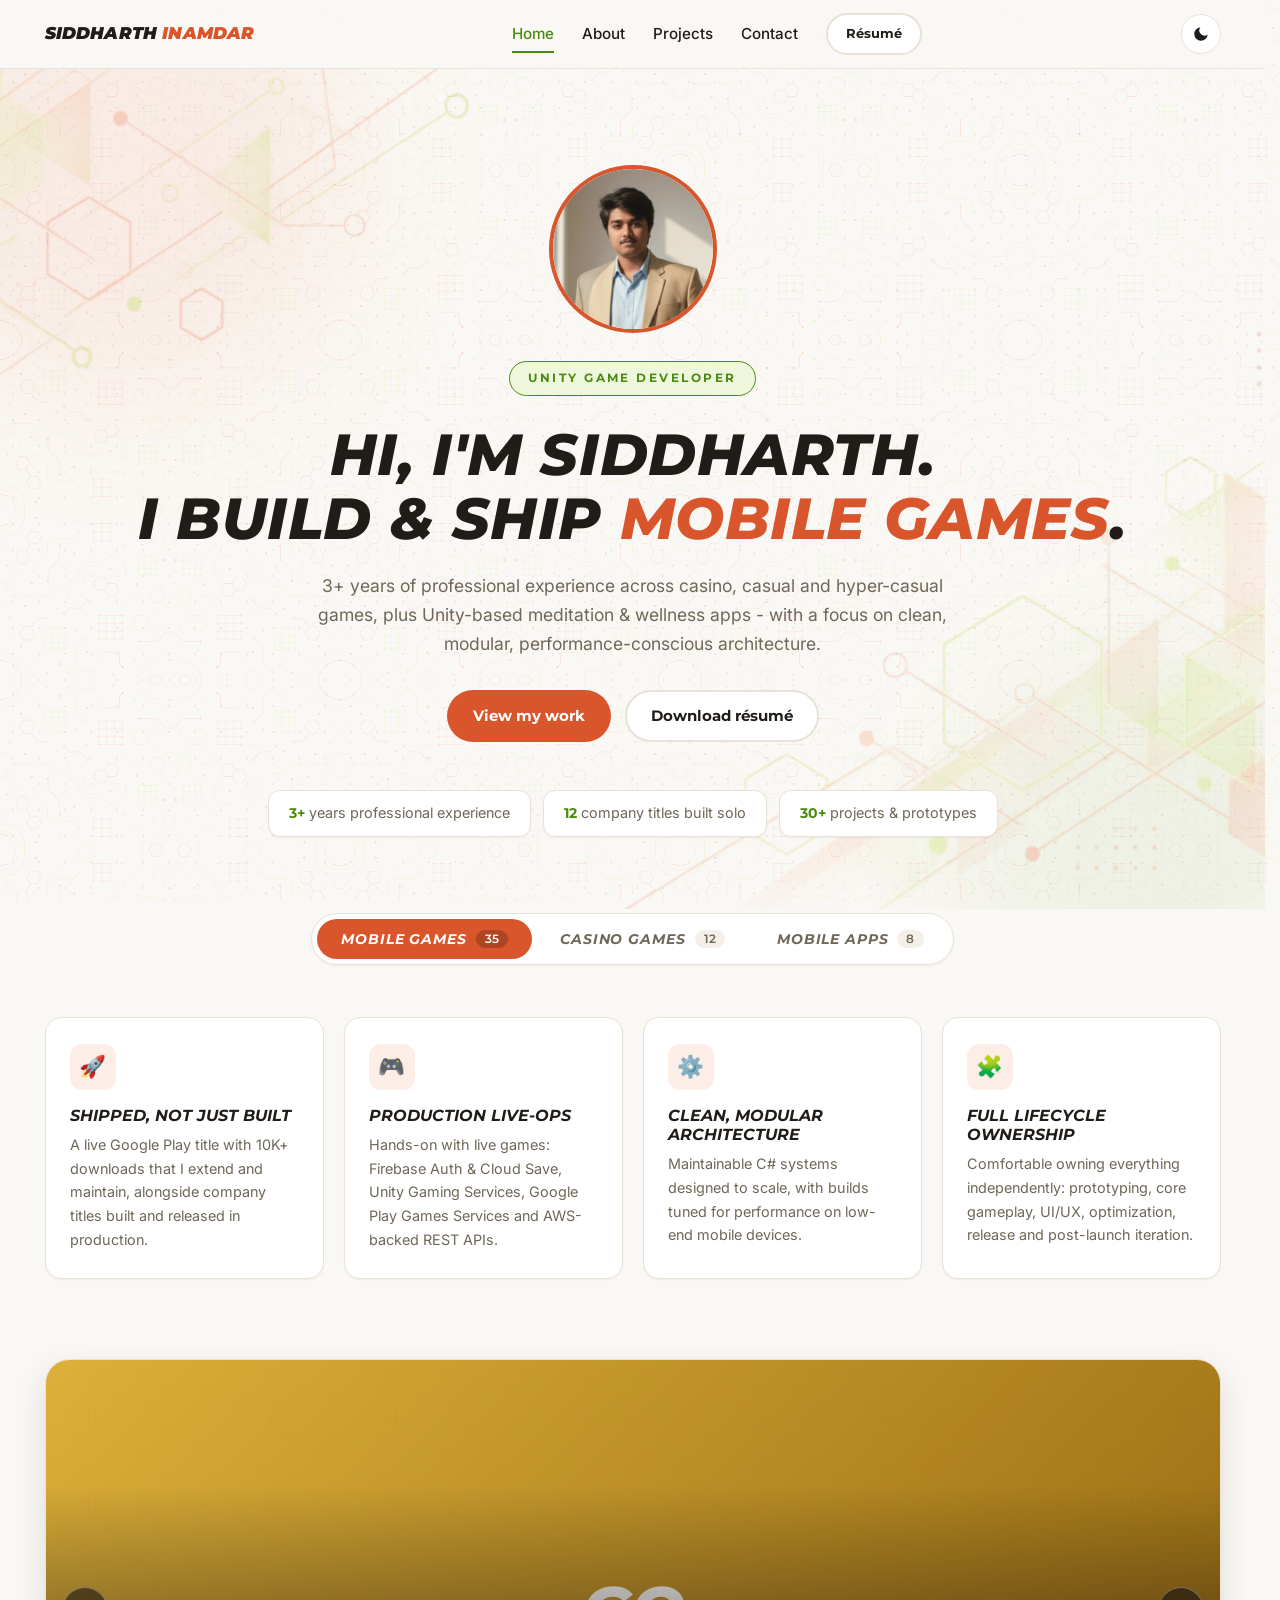
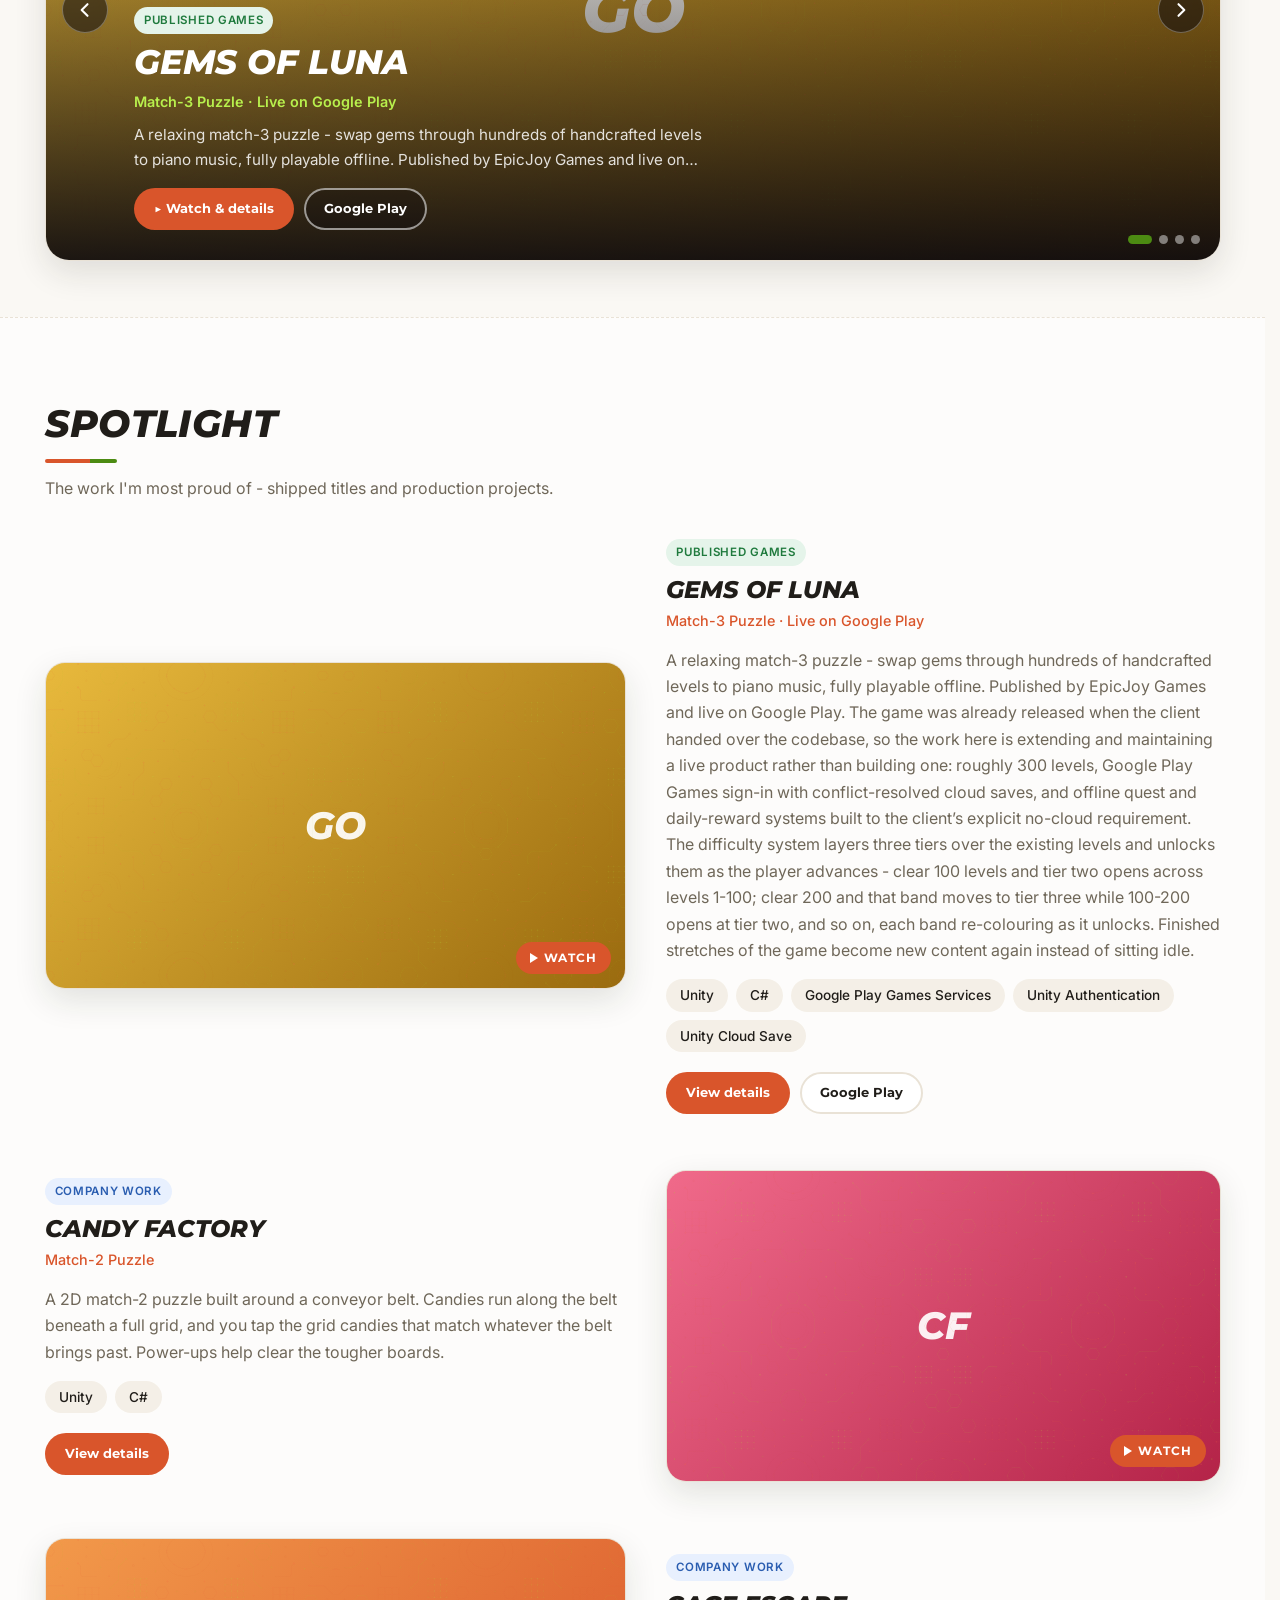
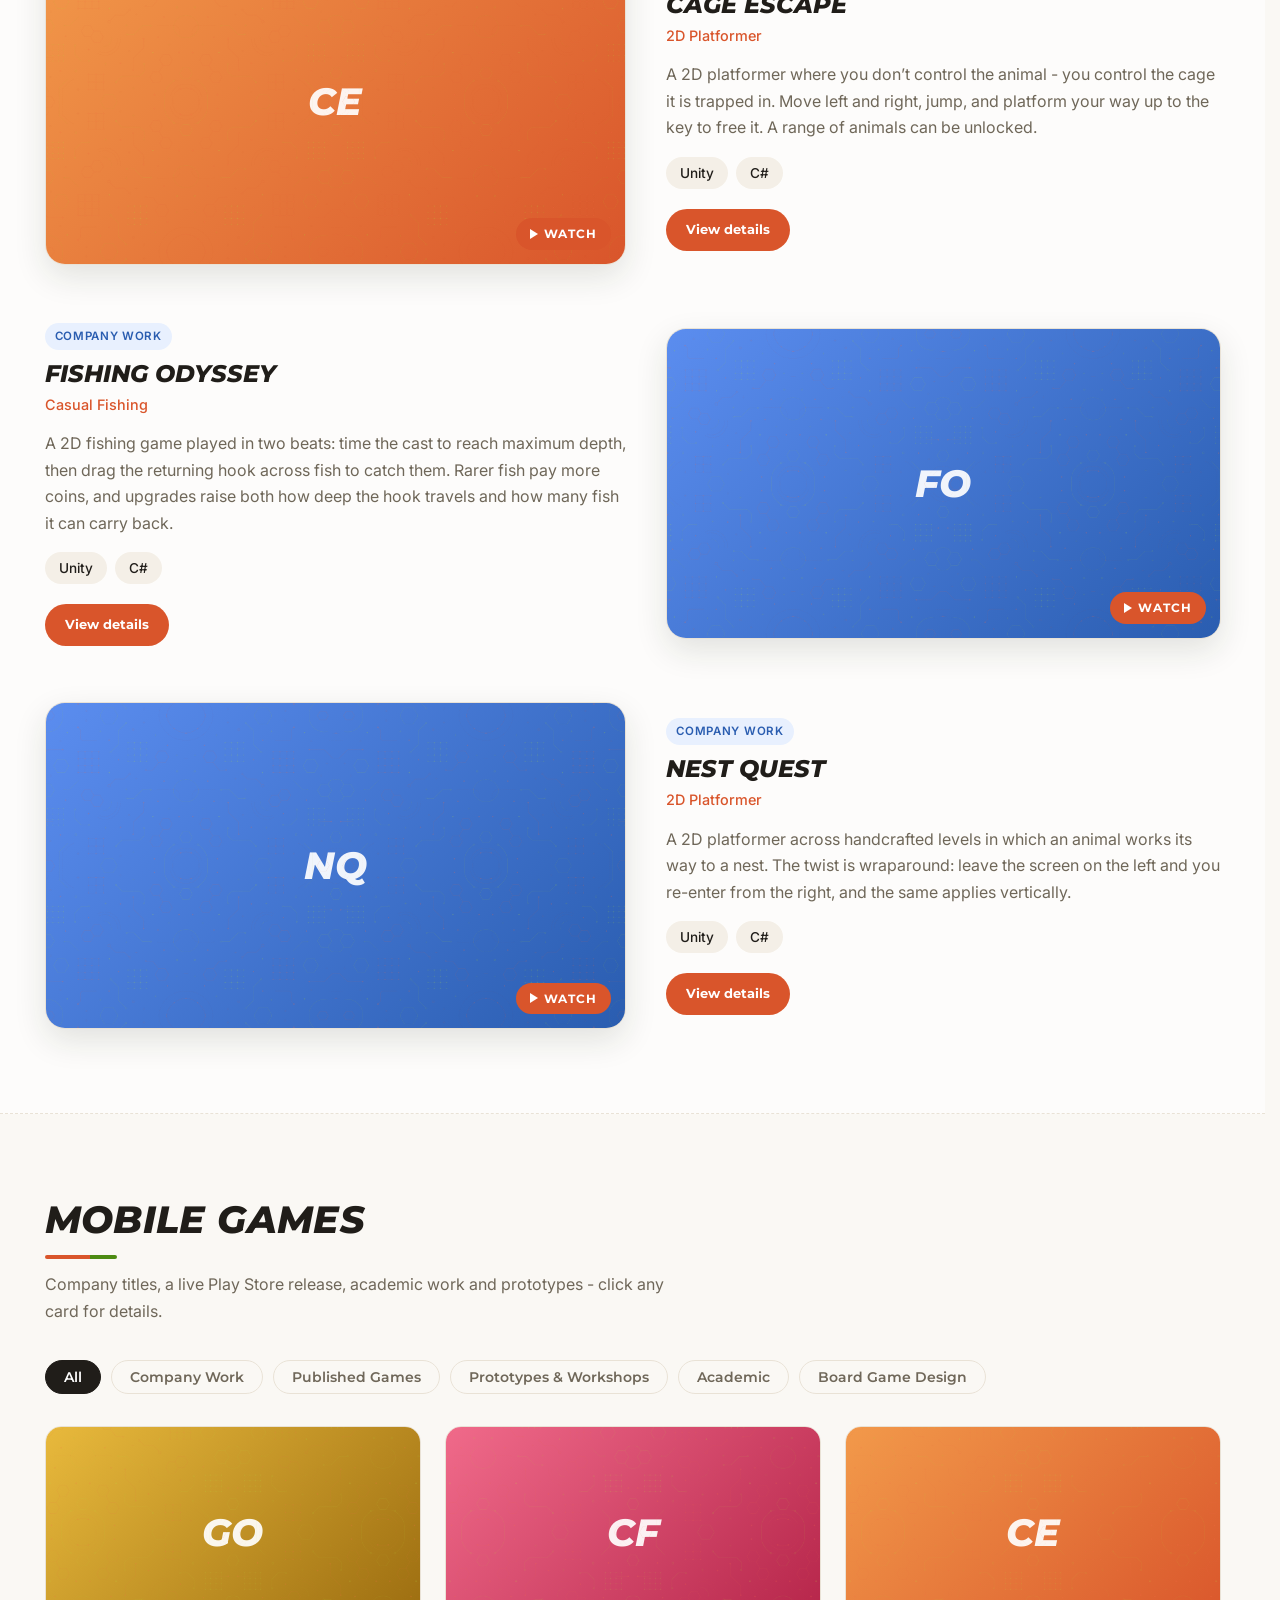
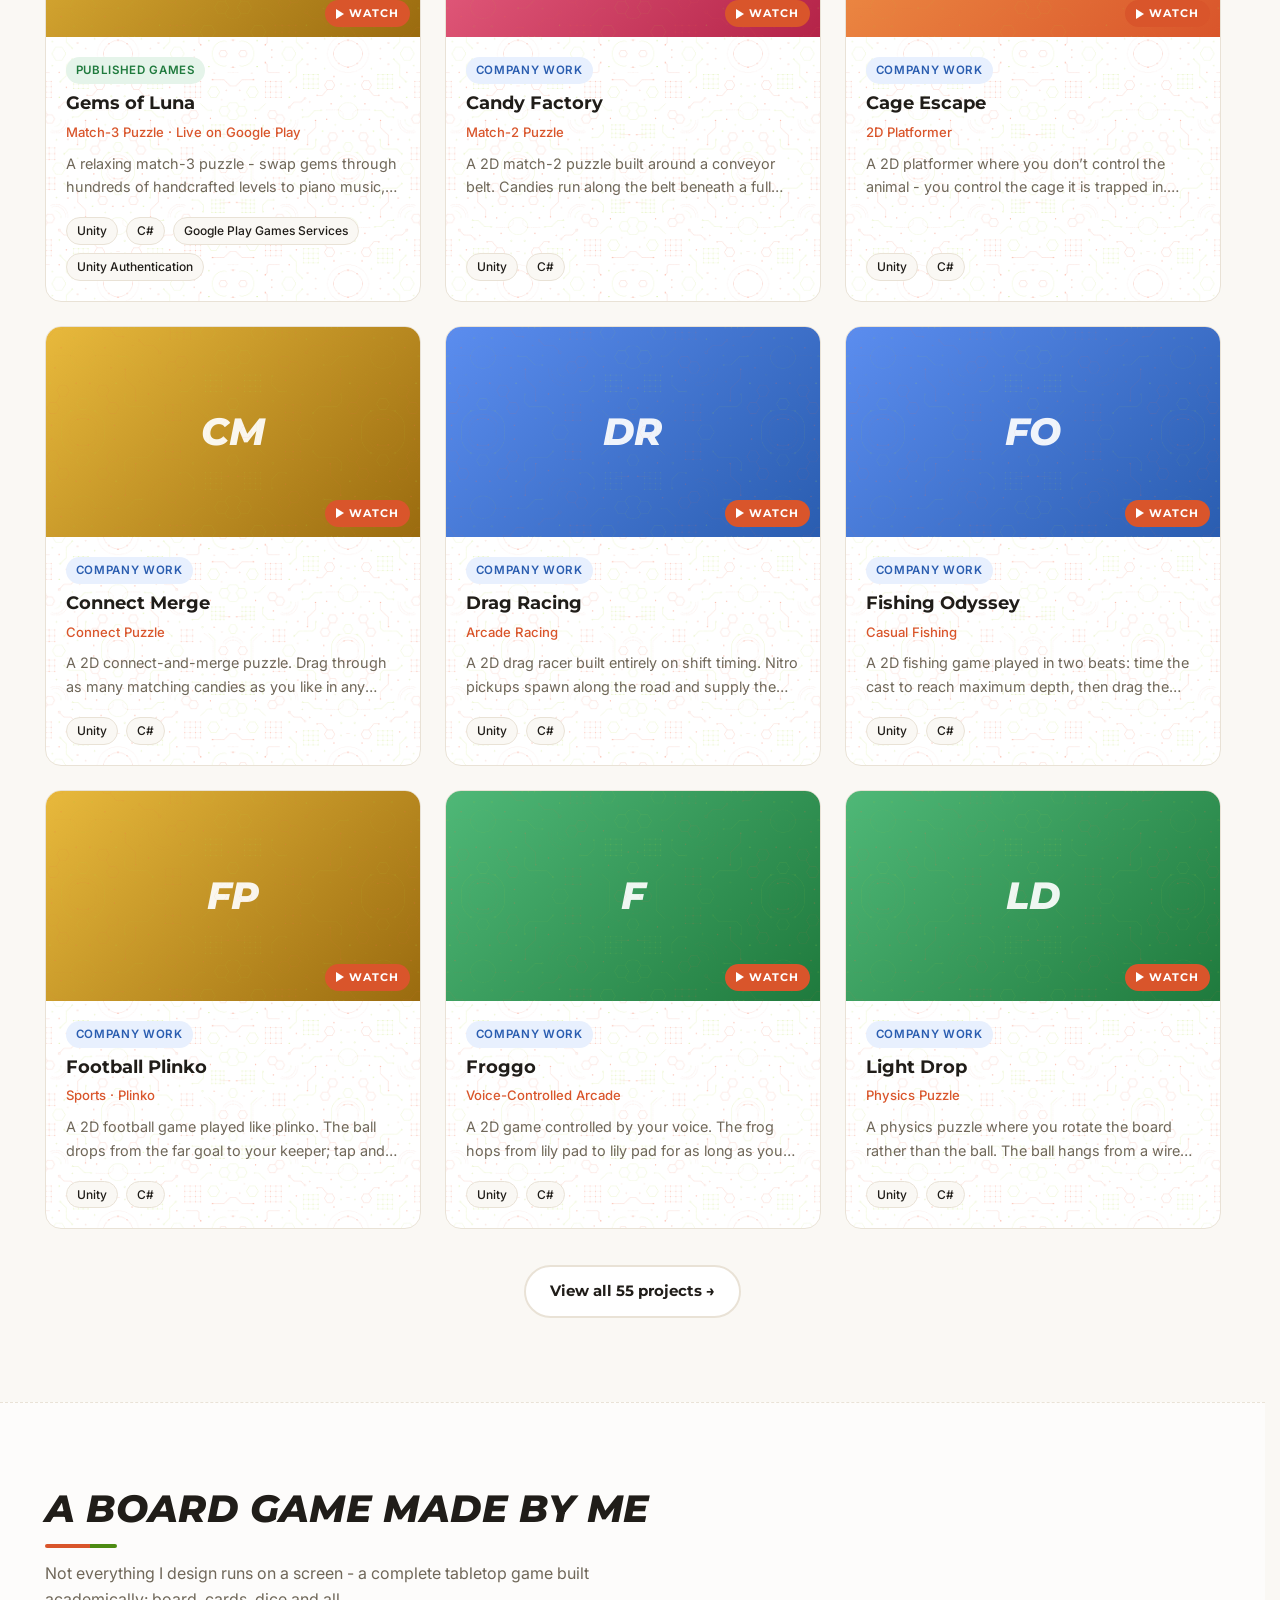
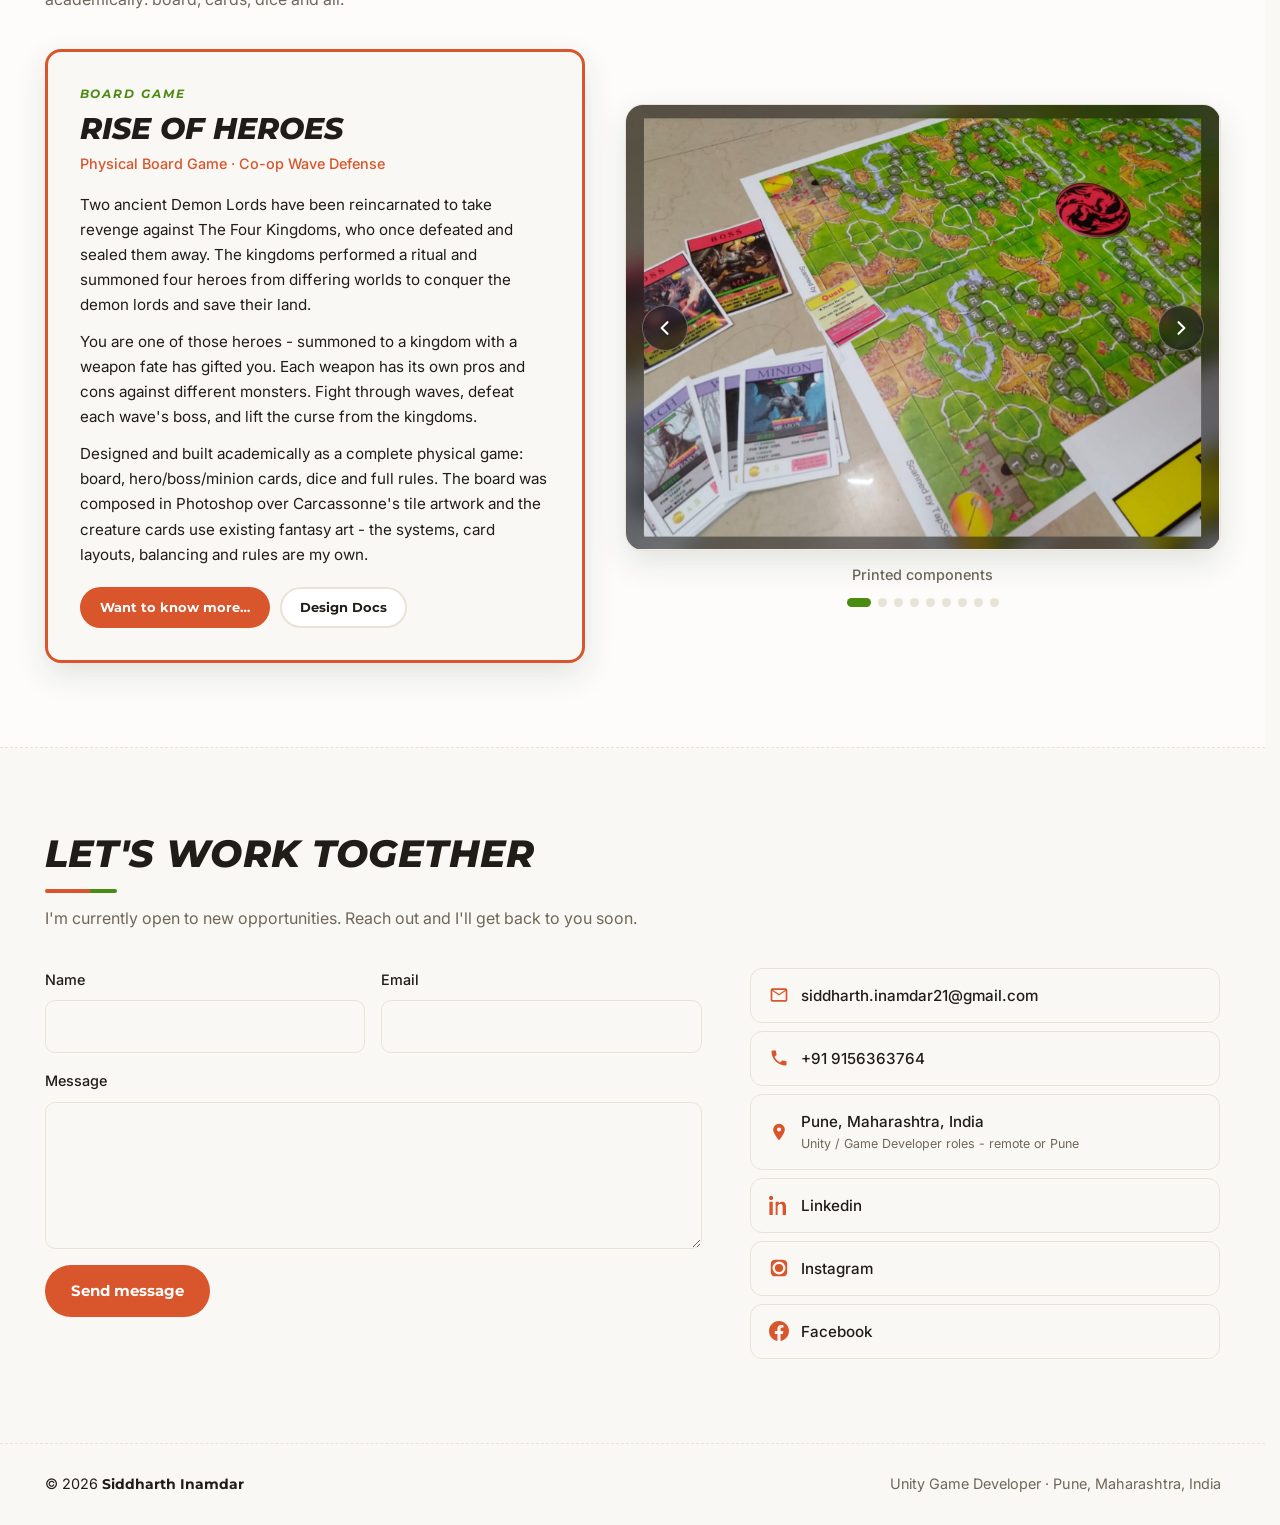
==== commit 3650a91b: "Replace em dashes, swap in your own Gems of Luna video, drop PNG masters - 131 em and en dashes repl" ====
--- a/index.html
+++ b/index.html
@@ -3,12 +3,12 @@
 <head>
   <meta charset="UTF-8" />
   <meta name="viewport" content="width=device-width, initial-scale=1.0" />
-  <title>Siddharth Inamdar — Unity Game Developer</title>
-  <meta name="description" content="Portfolio of Siddharth Inamdar, a Unity developer with 3+ years of professional experience shipping mobile games — casino, casual and hyper-casual titles, wellness apps, prototypes and more." />
+  <title>Siddharth Inamdar - Unity Game Developer</title>
+  <meta name="description" content="Portfolio of Siddharth Inamdar, a Unity developer with 3+ years of professional experience shipping mobile games - casino, casual and hyper-casual titles, wellness apps, prototypes and more." />
 
   <!-- Open Graph (link previews on LinkedIn, WhatsApp, etc.) -->
   <meta property="og:type" content="website" />
-  <meta property="og:title" content="Siddharth Inamdar — Unity Game Developer" />
+  <meta property="og:title" content="Siddharth Inamdar - Unity Game Developer" />
   <meta property="og:description" content="3+ years shipping mobile games in Unity. A live Google Play title, company games, prototypes, AR experiments and board game design." />
   <meta property="og:image" content="assets/og-image.png" />
   <meta name="twitter:card" content="summary_large_image" />
@@ -90,7 +90,7 @@
     <section class="section section-alt" id="spotlight" hidden>
       <div class="container">
         <h2 class="section-title reveal">Spotlight</h2>
-        <p class="section-sub reveal">The work I'm most proud of — shipped titles and production projects.</p>
+        <p class="section-sub reveal">The work I'm most proud of - shipped titles and production projects.</p>
         <div class="spotlight" id="spotlightRows"></div>
       </div>
     </section>
@@ -110,7 +110,7 @@
     <section class="section section-alt" id="boardgame" hidden>
       <div class="container">
         <h2 class="section-title reveal">A Board Game Made By Me</h2>
-        <p class="section-sub reveal">Not everything I design runs on a screen — a complete tabletop game built academically: board, cards, dice and all.</p>
+        <p class="section-sub reveal">Not everything I design runs on a screen - a complete tabletop game built academically: board, cards, dice and all.</p>
         <div id="boardRows"></div>
       </div>
     </section>
--- a/css/style.css
+++ b/css/style.css
@@ -1,5 +1,5 @@
 /* ==========================================================================
-   Siddharth Inamdar — Portfolio
+   Siddharth Inamdar - Portfolio
    Dual-theme design system. DARK (default) = deep navy + coral + neon green.
    LIGHT = warm cream alternate. All colors live in the variable blocks below.
    ========================================================================== */
@@ -11,12 +11,13 @@
   --ink: #f1f1f8;
   --muted: #a0a0c0;
   --line: #23234d;
-  --accent: #ff6b52;          /* coral — primary actions, highlights */
+  --accent: #ff6b52;          /* coral - primary actions, highlights */
   --accent-hover: #ff8a75;
   --accent-soft: rgba(255, 107, 82, 0.14);
-  --accent2: #b8f04d;         /* neon green — active states, eyebrow */
+  --accent2: #b8f04d;         /* neon green - active states, eyebrow */
   --accent2-soft: rgba(184, 240, 77, 0.12);
   --chip-bg: #1a1a44;
+  --surface-band: rgba(14, 14, 51, 0.66);
   --nav-bg: rgba(7, 7, 32, 0.82);
   --active-bg: var(--accent2);
   --active-ink: #070720;
@@ -26,6 +27,7 @@
   --hero-glow-1: rgba(255, 107, 82, 0.14);
   --hero-glow-2: rgba(184, 240, 77, 0.10);
   --dot-grid: rgba(255, 255, 255, 0.05);
+  --hero-scrim: rgba(7, 7, 32, 0.34);   /* knocks the hero art back in dark mode */
 }
 
 :root[data-theme="light"] {
@@ -40,6 +42,7 @@
   --accent2: #4c8b12;
   --accent2-soft: #eef7dc;
   --chip-bg: #f4efe7;
+  --surface-band: rgba(255, 255, 255, 0.62);
   --nav-bg: rgba(250, 248, 244, 0.85);
   --active-bg: #201d19;
   --active-ink: #ffffff;
@@ -49,6 +52,7 @@
   --hero-glow-1: rgba(217, 85, 43, 0.07);
   --hero-glow-2: rgba(76, 139, 18, 0.06);
   --dot-grid: rgba(32, 29, 25, 0.06);
+  --hero-scrim: transparent;            /* light mode reads well at full strength */
 }
 
 :root {
@@ -92,6 +96,28 @@
 }
 
 img { max-width: 100%; display: block; }
+
+/* Faint geometric texture behind the whole page. The tile is mirror-built so it
+   wraps perfectly; the symmetry that creates is invisible at this opacity.
+   It hangs off :root rather than body because body sets `overflow-x: clip`,
+   which would clip a fixed-position descendant. */
+:root::before {
+  content: "";
+  position: fixed;
+  inset: 0;
+  z-index: -1;
+  pointer-events: none;
+  background-image: url("../assets/images/art/bg-tile-seamless.webp");
+  background-size: 340px;
+  opacity: 0.4;
+}
+/* Tuned per theme by eye - the cream ground reads the linework differently. */
+:root[data-theme="light"]::before { opacity: 0.32; }
+
+@media (prefers-reduced-motion: no-preference) {
+  :root::before { transition: opacity 0.25s ease; }
+}
+
 a { color: var(--accent); text-decoration: none; }
 a:hover { color: var(--accent-hover); }
 
@@ -183,9 +209,20 @@
 /* ============ Hero / Page header ============ */
 .hero, .page-header {
   padding-block: 96px 72px; text-align: center; position: relative; overflow: hidden;
-  background-image: radial-gradient(var(--dot-grid) 1px, transparent 1px);
-  background-size: 26px 26px;
-}
+  /* These sections also carry .container. Releasing the max-width and pushing the
+     gutter out by the leftover space lets the artwork run edge to edge while the
+     text stays on the same 1240px column as everything else. */
+  max-width: none;
+  padding-inline: calc(max(0px, (100% - var(--container)) / 2) + clamp(16px, 4vw, 32px));
+  background-image:
+    linear-gradient(var(--hero-scrim), var(--hero-scrim)),
+    url("../assets/images/art/bg-hero-soft.webp"),
+    radial-gradient(var(--dot-grid) 1px, transparent 1px);
+  background-size: cover, cover, 26px 26px;
+  background-position: center, center, top left;
+  background-repeat: no-repeat, no-repeat, repeat;
+}
+.hero > *, .page-header > * { max-width: var(--container); margin-inline: auto; }
 .hero::before, .hero::after, .page-header::before {
   content: ""; position: absolute; border-radius: 50%; filter: blur(70px);
   pointer-events: none; z-index: -1;
@@ -241,7 +278,7 @@
 .section { padding-block: 84px; }
 .section-tight { padding-top: 24px; padding-bottom: 56px; }
 .section-alt {
-  background: var(--surface);
+  background: var(--surface-band);
   border-top: 1px dashed var(--line);
   border-bottom: 1px dashed var(--line);
 }
@@ -269,7 +306,7 @@
 .hl-card h3 { font-size: 1rem; font-style: italic; text-transform: uppercase; margin-bottom: 8px; }
 .hl-card p { font-size: 0.9rem; color: var(--muted); }
 
-/* ============ Showcase — rotating hero banner (Home) ============ */
+/* ============ Showcase - rotating hero banner (Home) ============ */
 @keyframes slideIn { from { opacity: 0; transform: scale(1.015); } to { opacity: 1; transform: none; } }
 @keyframes kenburns { from { transform: scale(1); } to { transform: scale(1.07); } }
 
@@ -285,6 +322,11 @@
 }
 .show-slide > img, .show-slide > .thumb-fallback {
   position: absolute; inset: 0; width: 100%; height: 100%; object-fit: cover;
+}
+.thumb-fallback::after {
+  content: ""; position: absolute; inset: 0; pointer-events: none;
+  background: url("../assets/images/art/bg-tile-seamless.webp") center / 300px repeat;
+  opacity: 0.22;
 }
 .show-slide > img { animation: kenburns 9s ease-out both; }
 .show-slide > .thumb-fallback { font-size: 4rem; }
@@ -304,7 +346,8 @@
 .show-genre { color: #b8f04d; font-weight: 600; font-size: 0.9rem; }
 .show-desc {
   color: rgba(255, 255, 255, 0.85); max-width: 580px; font-size: 0.95rem;
-  display: -webkit-box; -webkit-line-clamp: 2; -webkit-box-orient: vertical; overflow: hidden;
+  display: -webkit-box; -webkit-box-orient: vertical; overflow: hidden;
+  -webkit-line-clamp: 2; line-clamp: 2;   /* prefixed for shipping browsers, standard for the spec */
 }
 .show-actions { display: flex; flex-wrap: wrap; gap: 10px; margin-top: 8px; }
 .btn-ghost {
@@ -343,14 +386,14 @@
 .spot-media img { width: 100%; height: 100%; object-fit: cover; transition: transform 0.35s ease; }
 .spot-media:hover img { transform: scale(1.05); }
 .spot-media .thumb-fallback { border-radius: 0; }
-.spot-media .play-badge {
+.play-badge {
   position: absolute; bottom: 14px; right: 14px;
   background: var(--accent); color: #fff; font-family: var(--font-display);
   font-weight: 700; font-size: 0.75rem; letter-spacing: 0.08em; text-transform: uppercase;
   padding: 6px 14px; border-radius: 999px; display: inline-flex; align-items: center; gap: 6px;
   box-shadow: var(--glow);
 }
-.spot-media .play-badge::before {
+.play-badge::before {
   content: ""; border-style: solid; border-width: 5px 0 5px 8px;
   border-color: transparent transparent transparent #fff;
 }
@@ -427,8 +470,12 @@
 .pd-poster {
   position: absolute; inset: 0; display: flex; flex-direction: column;
   align-items: center; justify-content: center; gap: 16px; text-align: center; padding: 24px;
-  background-image: radial-gradient(rgba(255, 255, 255, 0.09) 1.2px, transparent 1.2px);
-  background-size: 22px 22px;
+  background-image:
+    url("../assets/images/art/bg-banner-soft.webp"),
+    radial-gradient(rgba(255, 255, 255, 0.09) 1.2px, transparent 1.2px);
+  background-size: cover, 22px 22px;
+  background-position: center, top left;
+  background-repeat: no-repeat, repeat;
 }
 .pd-poster .pd-poster-note {
   display: inline-flex; align-items: center; gap: 8px;
@@ -455,6 +502,7 @@
 
 .pd-side { display: grid; gap: 18px; position: sticky; top: 92px; }
 .pd-card {
+  position: relative; overflow: hidden;
   background: var(--surface); border: 1px solid var(--line); border-radius: var(--radius);
   padding: 22px 24px; box-shadow: var(--shadow);
 }
@@ -466,7 +514,7 @@
 .pd-role-card p { font-size: 0.95rem; }
 .pd-role-list { list-style: none; display: grid; gap: 9px; font-size: 0.92rem; }
 .pd-role-list li { position: relative; padding-left: 18px; }
-.pd-role-list li::before { content: "b8"; position: absolute; left: 0; color: var(--accent); }
+.pd-role-list li::before { content: "▸"; position: absolute; left: 0; color: var(--accent); }
 .pd-links { display: grid; gap: 10px; }
 .pd-links .btn { width: 100%; }
 
@@ -520,9 +568,18 @@
 .about-summary p strong { color: var(--accent); font-weight: 600; }
 
 .side-card {
+  position: relative; overflow: hidden;
   background: var(--surface); border: 1px solid var(--line); border-radius: var(--radius);
   padding: 24px; box-shadow: var(--shadow);
 }
+.side-card::before, .pd-card::before {
+  content: ""; position: absolute; inset: 0; pointer-events: none; z-index: 0;
+  background: url("../assets/images/art/bg-tile-seamless.webp") center / 230px repeat;
+  opacity: 0.6;
+}
+:root[data-theme="light"] .side-card::before,
+:root[data-theme="light"] .pd-card::before { opacity: 0.6; }
+.side-card > *, .pd-card > * { position: relative; z-index: 1; }
 .side-card h3 { font-size: 0.95rem; font-style: italic; text-transform: uppercase; margin-bottom: 14px; color: var(--accent); }
 
 /* Timeline */
@@ -597,7 +654,14 @@
 .cta-band::before {
   content: ""; position: absolute; top: 0; left: 0; right: 0; height: 5px;
   background: linear-gradient(90deg, var(--accent), var(--accent2));
-}
+  z-index: 1;
+}
+.cta-band::after {
+  content: ""; position: absolute; inset: 0; pointer-events: none;
+  background: url("../assets/images/art/bg-flourish-soft.webp") right center / cover no-repeat;
+  opacity: 0.55;
+}
+.cta-band > * { position: relative; z-index: 1; }
 .cta-band h2 { font-size: clamp(1.6rem, 3.2vw, 2.2rem); margin-bottom: 12px; }
 .cta-band p { margin-bottom: 28px; }
 .cta-band .hero-cta { margin-bottom: 0; }
@@ -670,14 +734,36 @@
   border-color: var(--accent);
 }
 .card-thumb { aspect-ratio: 16 / 9; overflow: hidden; position: relative; background: var(--chip-bg); }
+/* Smaller than the spotlight version - a card thumbnail is a third the size. */
+.card-thumb .play-badge { bottom: 10px; right: 10px; font-size: 0.66rem; padding: 5px 11px; gap: 5px; }
+.card-thumb .variant-badge {
+  position: absolute; top: 10px; left: 10px;
+  background: rgba(3, 3, 14, 0.72); color: #fff; border: 1px solid rgba(255, 255, 255, 0.28);
+  font-family: var(--font-display); font-weight: 700; font-size: 0.64rem;
+  letter-spacing: 0.08em; text-transform: uppercase; padding: 4px 10px; border-radius: 999px;
+  backdrop-filter: blur(4px);
+}
 .card-thumb img { width: 100%; height: 100%; object-fit: cover; transition: transform 0.3s ease; }
 .card:hover .card-thumb img { transform: scale(1.04); }
 .thumb-fallback {
+  position: relative;   /* anchors the texture overlay below */
   width: 100%; height: 100%; display: flex; align-items: center; justify-content: center;
   font-family: var(--font-display); font-style: italic; font-weight: 800;
   font-size: 2.4rem; color: rgba(255, 255, 255, 0.92);
 }
-.card-body { padding: 20px; display: flex; flex-direction: column; gap: 8px; flex: 1; }
+.card-body {
+  position: relative;
+  padding: 20px; display: flex; flex-direction: column; gap: 8px; flex: 1;
+}
+/* Same texture as the page, kept far fainter here - a card body is dense with
+   text, so this only has to hint that the card is part of the same surface. */
+.card-body::before {
+  content: ""; position: absolute; inset: 0; pointer-events: none; z-index: 0;
+  background: url("../assets/images/art/bg-tile-seamless.webp") center / 230px repeat;
+  opacity: 0.6;
+}
+:root[data-theme="light"] .card-body::before { opacity: 0.6; }
+.card-body > * { position: relative; z-index: 1; }
 .badge {
   display: inline-block; font-size: 0.72rem; font-weight: 600; letter-spacing: 0.06em;
   text-transform: uppercase; padding: 4px 10px; border-radius: 999px; width: fit-content;
@@ -693,7 +779,8 @@
 .card-genre { font-size: 0.82rem; color: var(--accent); font-weight: 500; }
 .card-desc {
   font-size: 0.9rem; color: var(--muted);
-  display: -webkit-box; -webkit-line-clamp: 2; -webkit-box-orient: vertical; overflow: hidden;
+  display: -webkit-box; -webkit-box-orient: vertical; overflow: hidden;
+  -webkit-line-clamp: 2; line-clamp: 2;   /* prefixed for shipping browsers, standard for the spec */
 }
 .card .chips { margin-top: auto; padding-top: 10px; }
 .card .chips li { font-size: 0.75rem; padding: 3px 10px; background: var(--bg); border: 1px solid var(--line); }
